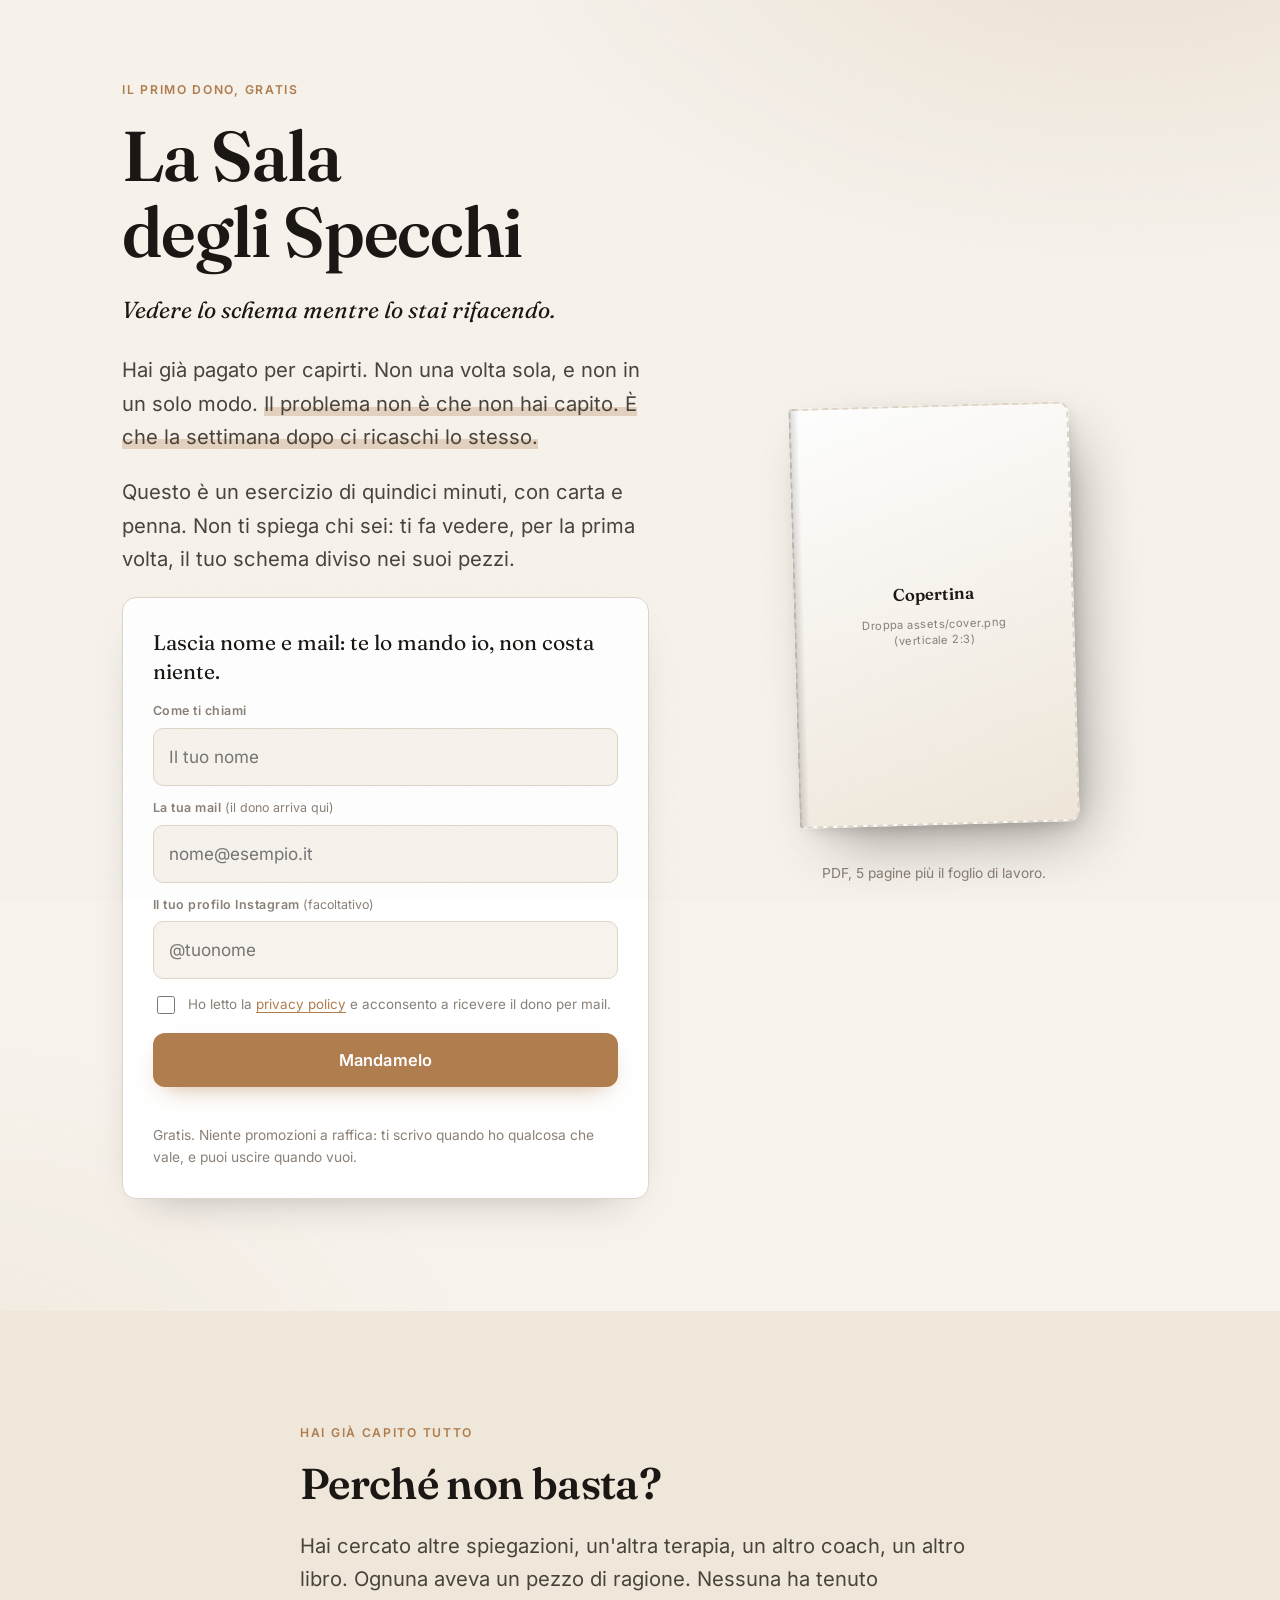
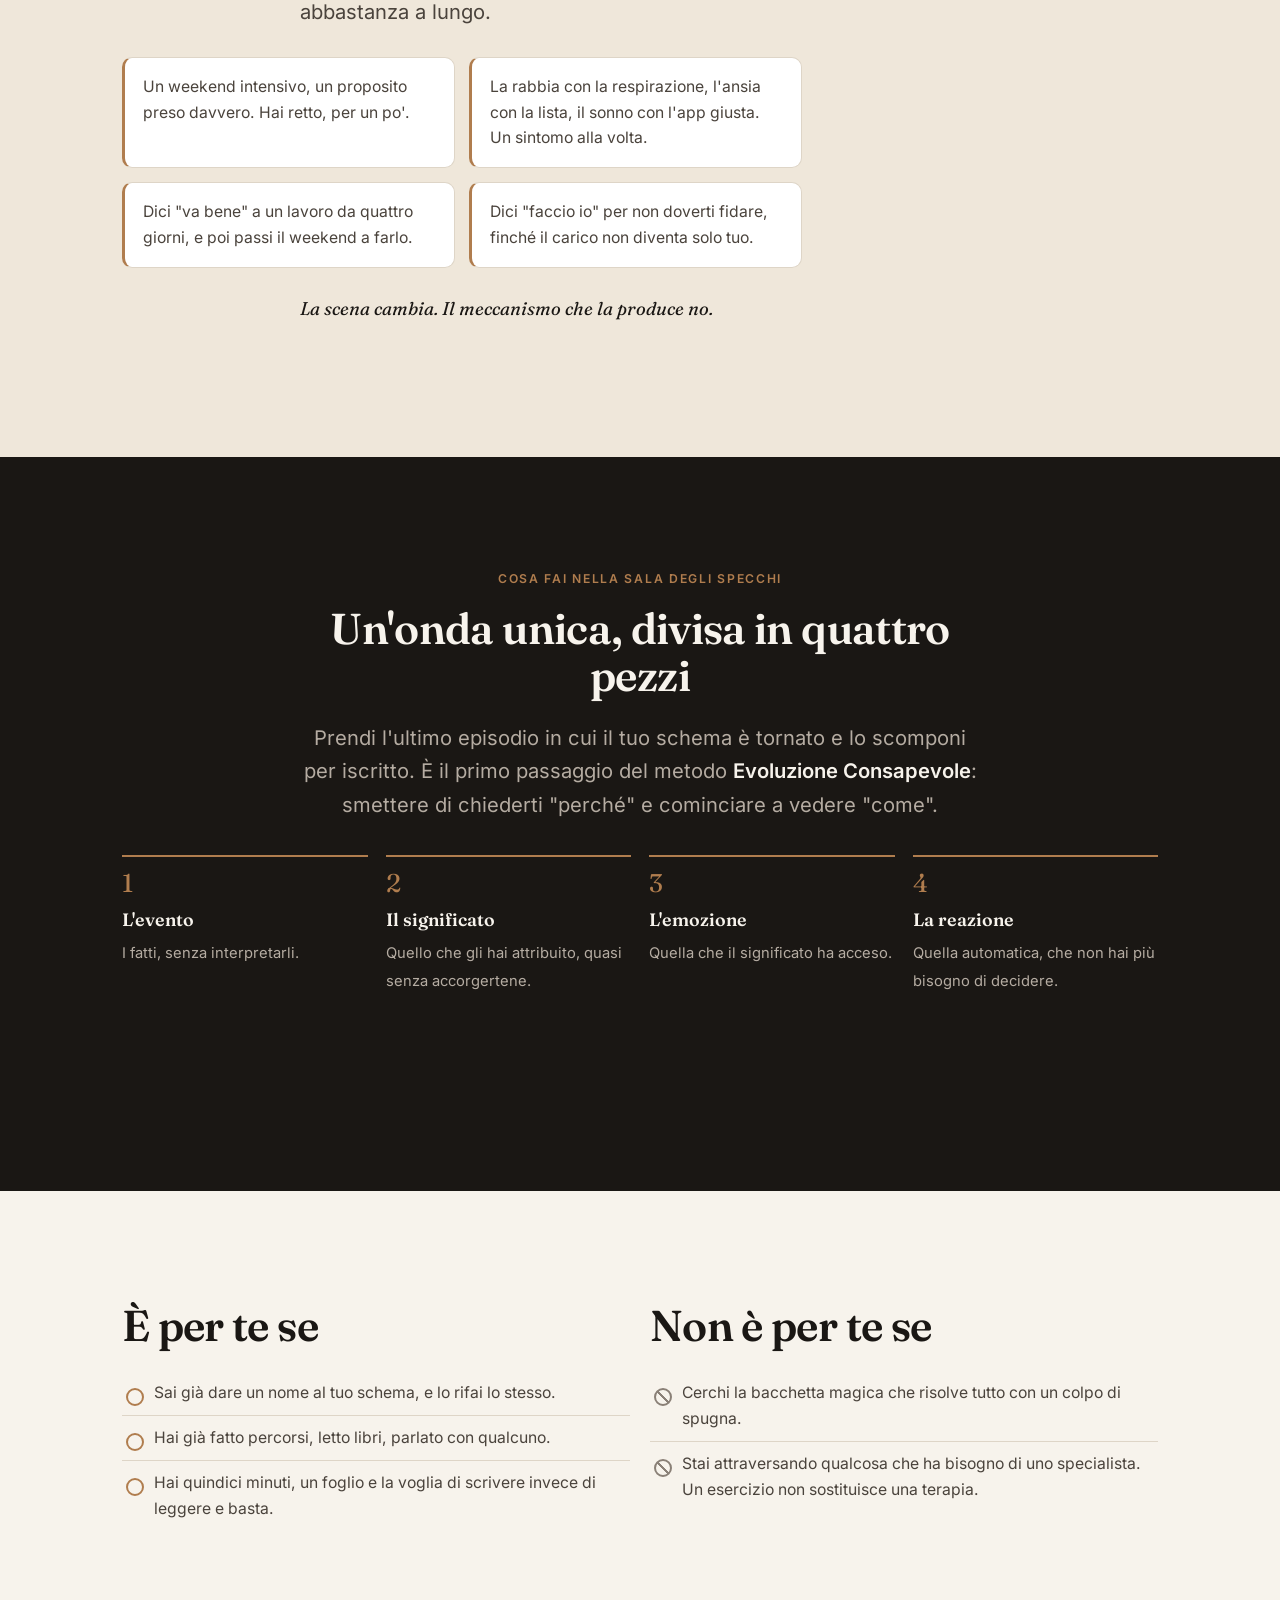
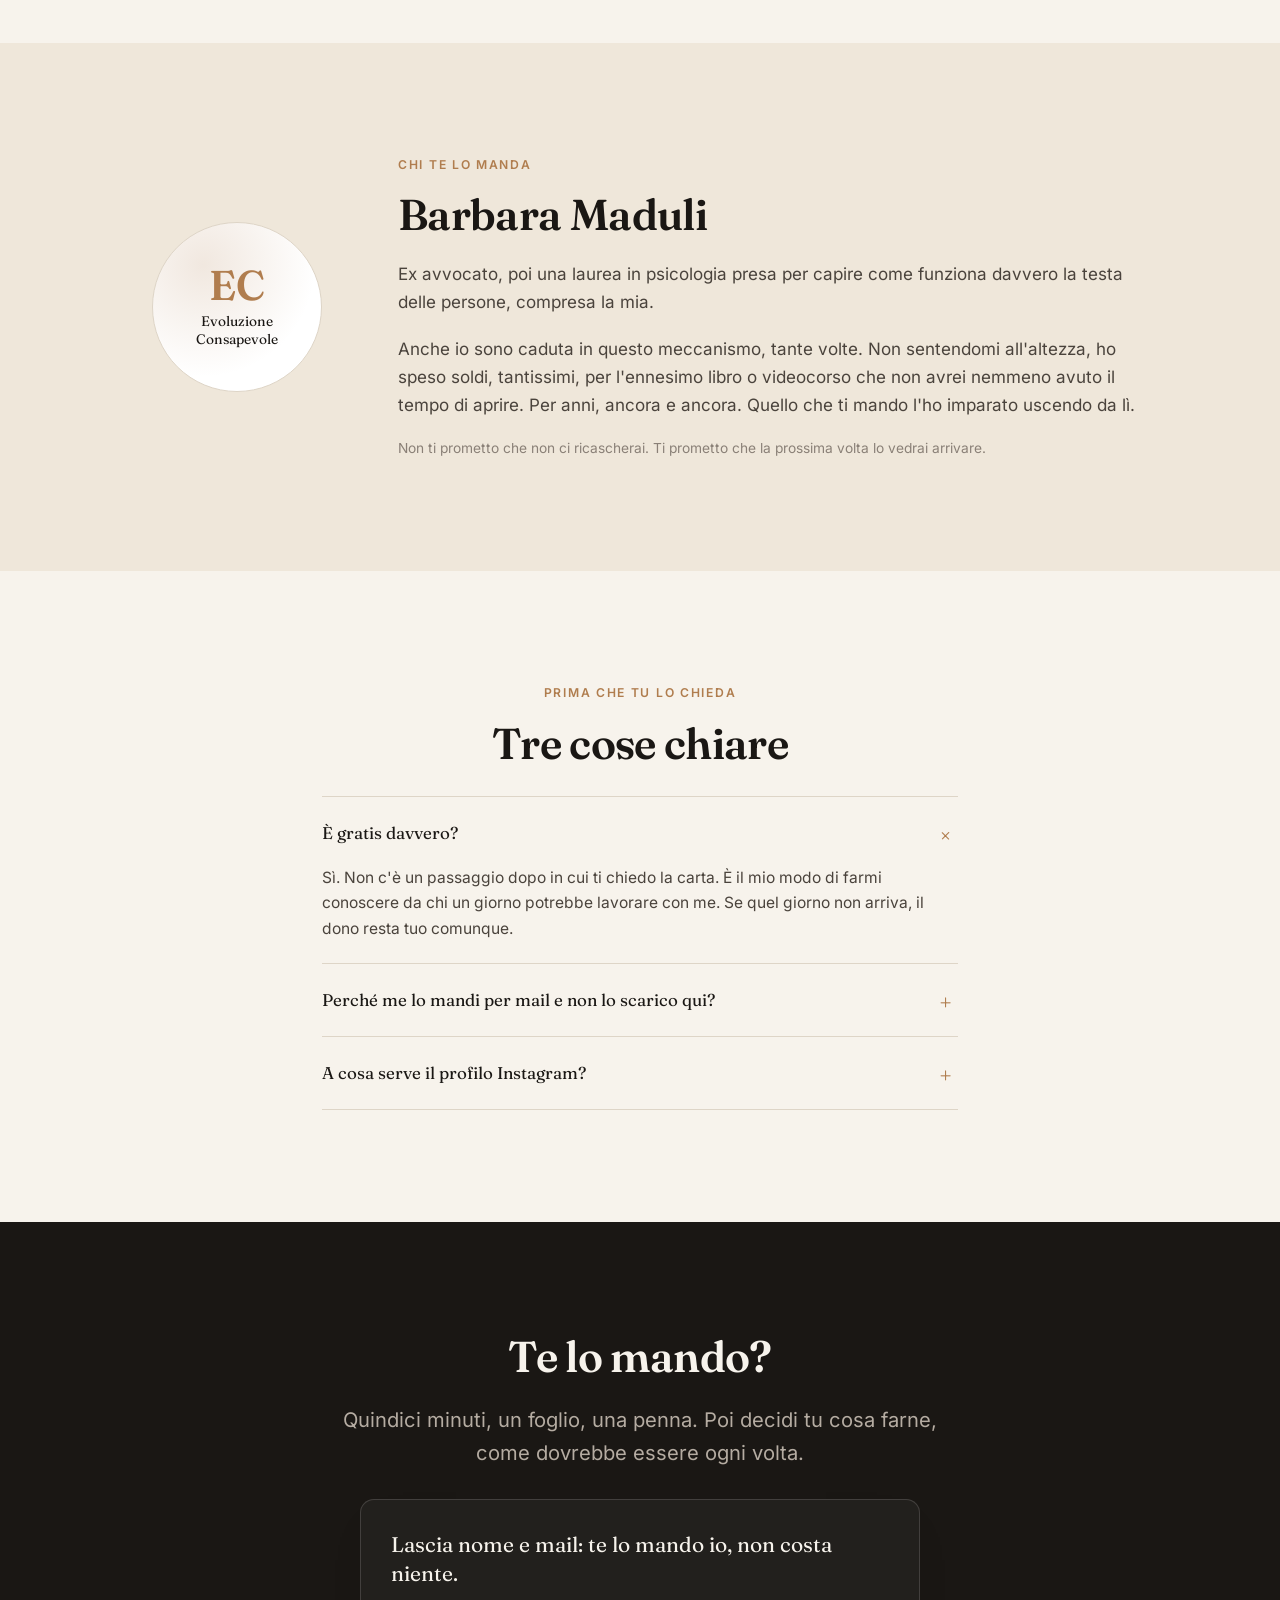
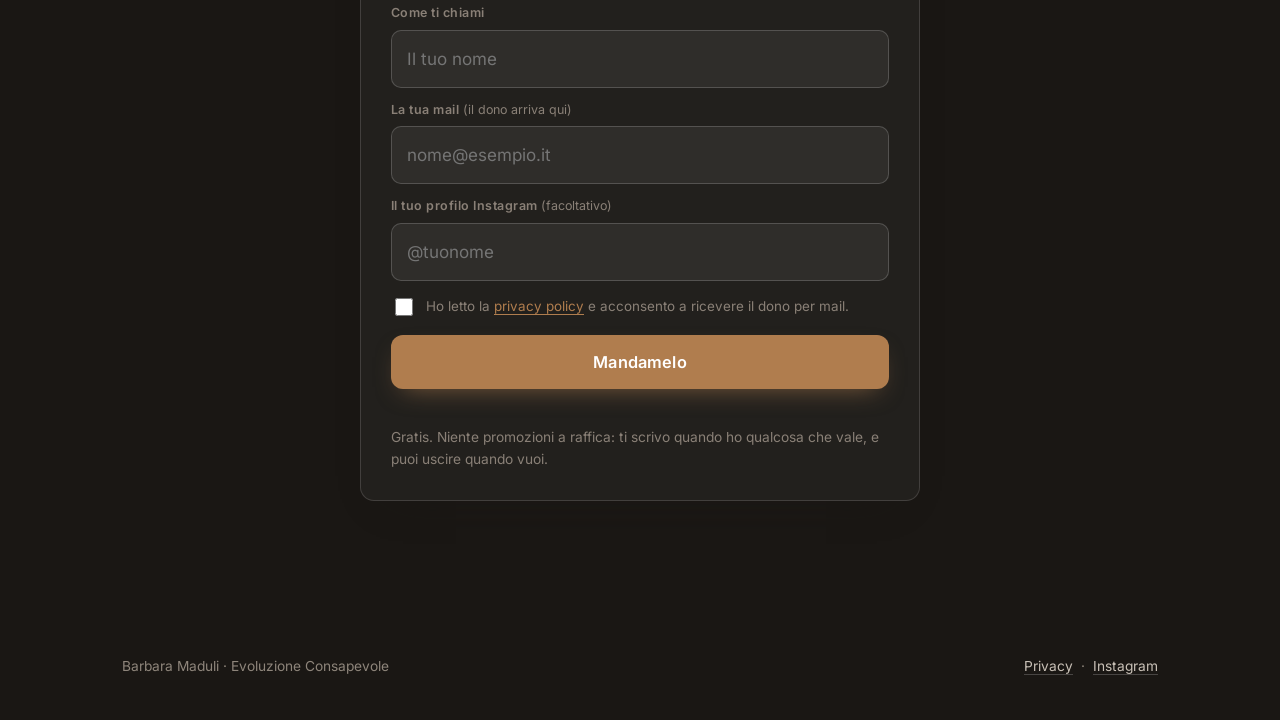
==== dono/index.html @ 03341416 "Landing La Sala degli Specchi su /dono Co-Authored-By: Claude Opus 5.5 <noreply@anthropic.com> Claud" ====
<!doctype html>
<html lang="it">
<head>
<meta charset="utf-8">
<meta name="viewport" content="width=device-width, initial-scale=1">
<title>La Sala degli Specchi | Barbara Maduli</title>
<meta name="description" content="Il primo dono di Barbara Maduli: un esercizio di 15 minuti per vedere il tuo schema diviso in quattro pezzi, invece che sentirlo come un'onda unica. Gratis, te lo manda lei per mail.">
<meta name="robots" content="index,follow">
<meta property="og:type" content="website">
<meta property="og:title" content="La Sala degli Specchi">
<meta property="og:description" content="Hai già capito tutto. Perché non basta? Il primo dono di Evoluzione Consapevole, gratis.">
<!-- SWAP: immagine di condivisione social 1200x630 -->
<meta property="og:image" content="assets/og.png">
<link rel="icon" href="data:image/svg+xml,%3Csvg xmlns='http://www.w3.org/2000/svg' viewBox='0 0 32 32'%3E%3Crect width='32' height='32' rx='8' fill='%231a1714'/%3E%3Cpath d='M9 8h9a5 5 0 0 1 0 10H9z' fill='none' stroke='%23b07d4e' stroke-width='2.4'/%3E%3Cpath d='M9 18h6l5 7' fill='none' stroke='%23b07d4e' stroke-width='2.4'/%3E%3C/svg%3E">
<link href="assets/fonts.css" rel="stylesheet">
<style>
/* ============================================================
   SWAP ZONE - stessi token della landing del libro, cosi le due
   pagine restano sorelle. Si cambiano qui e basta.
   ============================================================ */
:root{
  --paper:      #F7F3EC;
  --paper-2:    #FFFFFF;
  --paper-warm: #EFE7DA;
  --ink:        #1A1714;
  --ink-soft:   #4A433C;
  --muted:      #8A8077;
  --line:       #DED5C7;
  --accent:     #B07D4E;
  --accent-ink: #FFFFFF;

  --font-display: 'Fraunces', Georgia, serif;
  --font-body:    'Inter', system-ui, -apple-system, sans-serif;

  --radius: 14px;
  --maxw: 1080px;
  --ease: cubic-bezier(.22,1,.36,1);
}
/* Immagini da droppare in assets/ con QUESTI nomi:
   assets/cover.png -> copertina del lead magnet (verticale 2:3, ideale 1200x1800)
   assets/og.png    -> condivisione social 1200x630
   Finche mancano si vede il segnaposto tratteggiato. */

*{box-sizing:border-box}
html{-webkit-text-size-adjust:100%}
body{
  margin:0; background:var(--paper); color:var(--ink-soft);
  font-family:var(--font-body); font-size:17px; line-height:1.65;
  -webkit-font-smoothing:antialiased;
}
body::before{
  content:""; position:fixed; inset:0; pointer-events:none; z-index:9;
  opacity:.05; mix-blend-mode:multiply;
  background-image:url("data:image/svg+xml,%3Csvg xmlns='http://www.w3.org/2000/svg' width='160' height='160'%3E%3Cfilter id='n'%3E%3CfeTurbulence type='fractalNoise' baseFrequency='.8' numOctaves='3'/%3E%3C/filter%3E%3Crect width='160' height='160' filter='url(%23n)'/%3E%3C/svg%3E");
}
::selection{background:var(--accent); color:var(--accent-ink)}
img{max-width:100%; display:block}
a{color:inherit}
h1,h2,h3{font-family:var(--font-display); color:var(--ink); font-weight:600; line-height:1.08; margin:0 0 .5em; letter-spacing:-.015em}
h1{font-size:clamp(2.4rem,6.4vw,4.4rem)}
h2{font-size:clamp(1.8rem,4vw,2.7rem)}
h3{font-size:clamp(1.15rem,2.2vw,1.4rem); line-height:1.25}
p{margin:0 0 1.1em}
strong{color:var(--ink); font-weight:600}
.wrap{max-width:var(--maxw); margin:0 auto; padding:0 22px}
.narrow{max-width:680px; margin-left:auto; margin-right:auto}
section{padding:clamp(64px,9vw,112px) 0}
.alt{background:var(--paper-warm)}
.dark{background:var(--ink); color:#C9C1B7}
.dark h2,.dark h3{color:var(--paper)}
.eyebrow{font-size:.76rem; font-weight:600; letter-spacing:.14em; text-transform:uppercase; color:var(--accent); margin:0 0 1.1rem}
.lead{font-size:clamp(1.08rem,2vw,1.26rem); color:var(--ink-soft)}
.kicker{font-family:var(--font-display); font-style:italic; font-size:1.15rem; color:var(--ink)}
.mark-hl{
  background:linear-gradient(transparent 62%, color-mix(in srgb, var(--accent) 28%, transparent) 62%);
  -webkit-box-decoration-break:clone; box-decoration-break:clone;
}

/* HERO */
.hero{
  position:relative; overflow:hidden; padding-top:clamp(40px,7vw,80px);
  background:
    radial-gradient(900px 520px at 88% -8%, color-mix(in srgb, var(--accent) 16%, transparent), transparent 70%),
    radial-gradient(760px 520px at -5% 108%, color-mix(in srgb, var(--accent) 10%, transparent), transparent 72%),
    var(--paper);
}
.hero-grid{display:grid; gap:clamp(34px,5vw,60px); align-items:center}
@media (min-width:900px){ .hero-grid{grid-template-columns:1.08fr .92fr} }
.hero-copy h1{margin-bottom:.35em}
.hero-sub{font-family:var(--font-display); font-style:italic; font-size:clamp(1.1rem,2.3vw,1.45rem); color:var(--ink); margin:0 0 1.2em; line-height:1.35}
.hero-visual{order:-1}
@media (min-width:900px){ .hero-visual{order:0} }
.cover-stage{position:relative; display:flex; justify-content:center; padding:10px 0 24px}
.cover{
  position:relative; width:min(280px,66vw); aspect-ratio:2/3;
  border-radius:4px 10px 10px 4px;
  box-shadow:-1px 0 0 rgba(0,0,0,.08) inset, 18px 26px 60px -18px rgba(26,23,20,.45), 4px 6px 18px -8px rgba(26,23,20,.25);
  animation:float 6s ease-in-out infinite; transform:rotate(-1.6deg);
  background:var(--paper-2); overflow:hidden;
}
.cover img{width:100%; height:100%; object-fit:cover}
.cover::after{content:""; position:absolute; inset:0 auto 0 0; width:10px; background:linear-gradient(90deg, rgba(0,0,0,.16), rgba(0,0,0,0)); pointer-events:none}
@keyframes float{0%,100%{transform:translateY(0) rotate(-1.6deg)}50%{transform:translateY(-14px) rotate(-1.6deg)}}
@media (prefers-reduced-motion:reduce){ .cover{animation:none} }
.ph{
  position:absolute; inset:0; display:flex; flex-direction:column; gap:.5rem;
  align-items:center; justify-content:center; text-align:center; padding:18px;
  border:2px dashed var(--line); border-radius:inherit;
  background:linear-gradient(160deg, var(--paper-2), var(--paper-warm));
  color:var(--muted); font-size:.8rem; letter-spacing:.06em; text-transform:uppercase;
}
.ph b{display:block; font-family:var(--font-display); font-size:1.05rem; letter-spacing:0; text-transform:none; color:var(--ink)}
.ph span{font-size:.7rem; letter-spacing:.04em; text-transform:none; max-width:22ch; line-height:1.4}

/* FORM */
.form-card{
  background:var(--paper-2); border:1px solid var(--line); border-radius:var(--radius);
  padding:clamp(20px,3vw,30px); box-shadow:0 18px 44px -28px rgba(26,23,20,.4);
}
.dark .form-card{background:rgba(255,255,255,.04); border-color:rgba(255,255,255,.14)}
.form-promise{font-family:var(--font-display); font-size:clamp(1.08rem,2.1vw,1.32rem); color:var(--ink); margin:0 0 1rem; line-height:1.35}
.dark .form-promise{color:var(--paper)}
.field{margin:0 0 12px}
.field label{display:block; font-size:.78rem; font-weight:600; letter-spacing:.04em; color:var(--muted); margin:0 0 6px}
.field label em{font-style:normal; font-weight:400; letter-spacing:0}
.field input{
  width:100%; padding:14px 15px; font:inherit; color:var(--ink);
  background:var(--paper); border:1px solid var(--line); border-radius:10px;
  transition:border-color .25s var(--ease), box-shadow .25s var(--ease);
}
.dark .field input{background:rgba(255,255,255,.06); border-color:rgba(255,255,255,.18); color:var(--paper)}
.field input:focus{outline:none; border-color:var(--accent); box-shadow:0 0 0 3px color-mix(in srgb, var(--accent) 22%, transparent)}
.hp{position:absolute; left:-9999px; width:1px; height:1px; overflow:hidden} /* trappola antispam: invisibile alle persone */
.consent{display:flex; gap:10px; align-items:flex-start; font-size:.84rem; color:var(--muted); margin:14px 0 16px}
.consent input{margin-top:3px; width:18px; height:18px; accent-color:var(--accent); flex:0 0 auto}
.consent a{color:var(--accent); text-underline-offset:3px}
.btn{
  display:inline-flex; align-items:center; justify-content:center; gap:10px;
  width:100%; min-height:54px; padding:16px 26px; border:0; cursor:pointer;
  font:600 1.02rem/1 var(--font-body); letter-spacing:.01em; text-decoration:none;
  color:var(--accent-ink); background:var(--accent); border-radius:12px;
  box-shadow:0 10px 26px -12px color-mix(in srgb, var(--accent) 70%, transparent);
  transition:transform .22s var(--ease), box-shadow .22s var(--ease), filter .22s var(--ease);
}
@media (hover:hover){ .btn:hover{transform:translateY(-2px); filter:brightness(1.06)} }
.btn:disabled{opacity:.7; cursor:wait; transform:none}
.reassure{font-size:.86rem; color:var(--muted); margin:14px 0 0; line-height:1.55}
.err{color:#A6412F; font-size:.84rem; margin:8px 0 0; min-height:1.2em}

/* stato "inviato" */
.form-done{display:none; padding:6px 2px}
.is-done .form-fields{display:none}
.is-done .form-done{display:block}
.form-done h3{margin-bottom:.35em}
.form-done .to{font-size:.95rem; color:var(--ink-soft); margin:0 0 14px}
.form-done .to b{word-break:break-all}
.spam-box{
  border:1px solid var(--accent); border-left:4px solid var(--accent); border-radius:10px;
  background:color-mix(in srgb, var(--accent) 8%, var(--paper-2));
  padding:14px 16px; font-size:.93rem; color:var(--ink);
}
.dark .spam-box{background:rgba(255,255,255,.06); color:var(--paper)}
.spam-box p{margin:0 0 .5em}
.spam-box ul{margin:0; padding-left:1.1em}
.spam-box li{margin:.15em 0}
.form-done .again{font-size:.84rem; color:var(--muted); margin:12px 0 0}
.form-done .again button{background:none; border:0; padding:0; font:inherit; color:var(--accent); text-decoration:underline; text-underline-offset:3px; cursor:pointer}

/* BLOCCHI */
.scenes{list-style:none; padding:0; margin:0; display:grid; gap:14px}
@media (min-width:720px){ .scenes{grid-template-columns:1fr 1fr} }
.scenes li{background:var(--paper-2); border:1px solid var(--line); border-left:3px solid var(--accent); border-radius:10px; padding:16px 18px; font-size:.98rem}
.steps{list-style:none; padding:0; margin:34px 0 0; display:grid; gap:18px}
@media (min-width:860px){ .steps{grid-template-columns:repeat(4,1fr)} }
.steps li{border-top:2px solid var(--accent); padding-top:14px}
.steps .n{font-family:var(--font-display); font-size:1.6rem; color:var(--accent); line-height:1; display:block; margin-bottom:8px}
.steps b{display:block; font-family:var(--font-display); font-size:1.12rem; color:var(--paper); margin-bottom:4px}
.steps i{font-style:normal; font-size:.92rem; color:#B5ACA2}
.two{display:grid; gap:20px}
@media (min-width:760px){ .two{grid-template-columns:1fr 1fr} }
.fitlist{list-style:none; margin:0; padding:0}
.fitlist li{position:relative; padding:9px 0 9px 32px; border-bottom:1px solid var(--line); font-size:.98rem}
.fitlist li:last-child{border-bottom:0}
.fitlist li::before{content:""; position:absolute; left:4px; top:17px; width:14px; height:14px; border-radius:50%; border:2px solid var(--accent)}
.fitlist.no li::before{border-color:var(--muted); background:linear-gradient(45deg, transparent 44%, var(--muted) 44%, var(--muted) 56%, transparent 56%)}
.author{display:grid; gap:28px; align-items:center}
@media (min-width:820px){ .author{grid-template-columns:230px 1fr; gap:46px} }
.sigil{
  width:170px; aspect-ratio:1; margin:0 auto; border-radius:50%;
  display:grid; place-items:center; text-align:center; padding:22px; border:1px solid var(--line);
  background:radial-gradient(circle at 30% 25%, color-mix(in srgb, var(--accent) 18%, transparent), transparent 65%), var(--paper-2);
}
.sigil span{font-family:var(--font-display); font-size:.86rem; line-height:1.3; color:var(--ink)}
.sigil b{display:block; font-size:2.6rem; color:var(--accent); line-height:1; margin-bottom:6px}
.faq{border-top:1px solid var(--line)}
.faq details{border-bottom:1px solid var(--line); padding:4px 0}
.faq summary{cursor:pointer; list-style:none; padding:18px 36px 18px 0; position:relative; font-family:var(--font-display); font-size:1.06rem; color:var(--ink)}
.faq summary::-webkit-details-marker{display:none}
.faq summary::after{content:"+"; position:absolute; right:6px; top:15px; font-size:1.5rem; color:var(--accent); transition:transform .3s var(--ease)}
.faq details[open] summary::after{transform:rotate(45deg)}
.faq .a{padding:0 0 18px; font-size:.97rem; color:var(--ink-soft)}
.final{text-align:center}
.final .form-card{max-width:560px; margin:30px auto 0; text-align:left}
footer{background:var(--ink); color:#8E857B; font-size:.86rem; padding:42px 0}
footer a{color:#C9C1B7; text-decoration:none; border-bottom:1px solid rgba(255,255,255,.2)}
footer .fwrap{display:flex; flex-wrap:wrap; gap:12px 26px; justify-content:space-between; align-items:center}
.sticky{
  position:fixed; left:0; right:0; bottom:0; z-index:20; padding:10px 14px calc(10px + env(safe-area-inset-bottom));
  background:color-mix(in srgb, var(--paper) 92%, transparent); backdrop-filter:blur(10px);
  border-top:1px solid var(--line); transform:translateY(120%); transition:transform .4s var(--ease);
}
.sticky.show{transform:translateY(0)}
.sticky .btn{min-height:50px}
@media (min-width:900px){ .sticky{display:none} }
.rv{opacity:0; transform:translateY(22px); transition:opacity .7s var(--ease), transform .7s var(--ease)}
.rv.in{opacity:1; transform:none}
@media (prefers-reduced-motion:reduce){ .rv{opacity:1; transform:none; transition:none} }
</style>
</head>
<body>

<!-- Il form e definito una volta sola qui e clonato in hero e chiusura dallo script in fondo. -->
<template id="form-tpl">
  <form class="jsform" novalidate>
    <div class="form-fields">
      <div class="field">
        <label>Come ti chiami</label>
        <input name="nome" type="text" autocomplete="given-name" placeholder="Il tuo nome" required>
      </div>
      <div class="field">
        <label>La tua mail <em>(il dono arriva qui)</em></label>
        <input name="email" type="email" autocomplete="email" placeholder="nome@esempio.it" required>
      </div>
      <div class="field">
        <label>Il tuo profilo Instagram <em>(facoltativo)</em></label>
        <input name="instagram" type="text" autocomplete="off" placeholder="@tuonome">
      </div>
      <div class="hp" aria-hidden="true">
        <label>Lascia vuoto<input name="sito" type="text" tabindex="-1" autocomplete="off"></label>
      </div>
      <label class="consent">
        <input type="checkbox" name="consenso" required>
        <span>Ho letto la <a href="privacy.html">privacy policy</a> e acconsento a ricevere il dono per mail.</span>
      </label>
      <button class="btn" type="submit">Mandamelo</button>
      <p class="err" aria-live="polite"></p>
      <p class="reassure">Gratis. Niente promozioni a raffica: ti scrivo quando ho qualcosa che vale, e puoi uscire quando vuoi.</p>
    </div>
    <div class="form-done" aria-live="polite">
      <h3>Fatto, è partita.</h3>
      <p class="to">Ti ho appena scritto a <b class="to-mail"></b> con il link per scaricare <em>La Sala degli Specchi</em>.</p>
      <div class="spam-box">
        <p><strong>Non la vedi?</strong> Prima di riprovare, cercala bene. Le mail nuove spesso finiscono nel posto sbagliato:</p>
        <ul>
          <li>nella cartella <strong>Spam</strong> o <strong>Posta indesiderata</strong></li>
          <li>in Gmail, nelle schede <strong>Promozioni</strong>, <strong>Social</strong> o <strong>Aggiornamenti</strong></li>
          <li>cerca <strong>"Sala degli Specchi"</strong> nella barra di ricerca della posta</li>
        </ul>
        <p style="margin:.6em 0 0">Se la trovi lì, segnala "non è spam": così le prossime arrivano dritte.</p>
      </div>
      <p class="again">Hai sbagliato a scrivere la mail? <button type="button" class="redo">Correggila e rimandamela</button></p>
    </div>
  </form>
</template>

<!-- ======================= HERO ======================= -->
<section class="hero">
  <div class="wrap hero-grid">
    <div class="hero-copy">
      <p class="eyebrow">Il primo dono, gratis</p>
      <h1>La Sala<br>degli Specchi</h1>
      <p class="hero-sub">Vedere lo schema mentre lo stai rifacendo.</p>
      <p class="lead">Hai già pagato per capirti. Non una volta sola, e non in un solo modo. <span class="mark-hl">Il problema non è che non hai capito. È che la settimana dopo ci ricaschi lo stesso.</span></p>
      <p class="lead">Questo è un esercizio di quindici minuti, con carta e penna. Non ti spiega chi sei: ti fa vedere, per la prima volta, il tuo schema diviso nei suoi pezzi.</p>
      <div class="form-card" id="form-top">
        <p class="form-promise">Lascia nome e mail: te lo mando io, non costa niente.</p>
        <div class="slot"></div>
      </div>
    </div>
    <div class="hero-visual">
      <div class="cover-stage">
        <div class="cover">
          <img src="assets/cover.png" alt="Copertina de La Sala degli Specchi" onerror="this.remove()">
          <div class="ph"><b>Copertina</b><span>Droppa assets/cover.png (verticale 2:3)</span></div>
        </div>
      </div>
      <p class="reassure" style="text-align:center">PDF, 5 pagine più il foglio di lavoro.</p>
    </div>
  </div>
</section>

<!-- ======================= RICONOSCIMENTO ======================= -->
<section class="alt">
  <div class="wrap">
    <div class="narrow rv">
      <p class="eyebrow">Hai già capito tutto</p>
      <h2>Perché non basta?</h2>
      <p class="lead">Hai cercato altre spiegazioni, un'altra terapia, un altro coach, un altro libro. Ognuna aveva un pezzo di ragione. Nessuna ha tenuto abbastanza a lungo.</p>
    </div>
    <ul class="scenes narrow rv" style="margin-top:28px">
      <li>Un weekend intensivo, un proposito preso davvero. Hai retto, per un po'.</li>
      <li>La rabbia con la respirazione, l'ansia con la lista, il sonno con l'app giusta. Un sintomo alla volta.</li>
      <li>Dici "va bene" a un lavoro da quattro giorni, e poi passi il weekend a farlo.</li>
      <li>Dici "faccio io" per non doverti fidare, finché il carico non diventa solo tuo.</li>
    </ul>
    <p class="narrow kicker rv" style="margin-top:26px">La scena cambia. Il meccanismo che la produce no.</p>
  </div>
</section>

<!-- ======================= COSA FAI ======================= -->
<section class="dark">
  <div class="wrap">
    <div class="narrow rv" style="text-align:center">
      <p class="eyebrow">Cosa fai nella Sala degli Specchi</p>
      <h2>Un'onda unica, divisa in quattro pezzi</h2>
      <p class="lead" style="color:#B5ACA2">Prendi l'ultimo episodio in cui il tuo schema è tornato e lo scomponi per iscritto. È il primo passaggio del metodo <strong style="color:var(--paper)">Evoluzione Consapevole</strong>: smettere di chiederti "perché" e cominciare a vedere "come".</p>
    </div>
    <ol class="steps rv">
      <li><span class="n">1</span><b>L'evento</b><i>I fatti, senza interpretarli.</i></li>
      <li><span class="n">2</span><b>Il significato</b><i>Quello che gli hai attribuito, quasi senza accorgertene.</i></li>
      <li><span class="n">3</span><b>L'emozione</b><i>Quella che il significato ha acceso.</i></li>
      <li><span class="n">4</span><b>La reazione</b><i>Quella automatica, che non hai più bisogno di decidere.</i></li>
    </ol>
    <p class="narrow kicker rv" style="margin-top:34px; text-align:center; color:var(--paper)">Non ti libera dallo schema in una mossa. Ma per la prima volta lo vedi. Ed è tuo.</p>
  </div>
</section>

<!-- ======================= PER CHI ======================= -->
<section>
  <div class="wrap two">
    <div class="rv">
      <h2>È per te se</h2>
      <ul class="fitlist">
        <li>Sai già dare un nome al tuo schema, e lo rifai lo stesso.</li>
        <li>Hai già fatto percorsi, letto libri, parlato con qualcuno.</li>
        <li>Hai quindici minuti, un foglio e la voglia di scrivere invece di leggere e basta.</li>
      </ul>
    </div>
    <div class="rv">
      <h2>Non è per te se</h2>
      <ul class="fitlist no">
        <li>Cerchi la bacchetta magica che risolve tutto con un colpo di spugna.</li>
        <li>Stai attraversando qualcosa che ha bisogno di uno specialista. Un esercizio non sostituisce una terapia.</li>
      </ul>
    </div>
  </div>
</section>

<!-- ======================= CHI L'HA SCRITTO ======================= -->
<section class="alt">
  <div class="wrap author rv">
    <div class="sigil"><span><b>EC</b>Evoluzione<br>Consapevole</span></div>
    <div>
      <p class="eyebrow">Chi te lo manda</p>
      <h2>Barbara Maduli</h2>
      <p>Ex avvocato, poi una laurea in psicologia presa per capire come funziona davvero la testa delle persone, compresa la mia.</p>
      <p>Anche io sono caduta in questo meccanismo, tante volte. Non sentendomi all'altezza, ho speso soldi, tantissimi, per l'ennesimo libro o videocorso che non avrei nemmeno avuto il tempo di aprire. Per anni, ancora e ancora. Quello che ti mando l'ho imparato uscendo da lì.</p>
      <p class="reassure">Non ti prometto che non ci ricascherai. Ti prometto che la prossima volta lo vedrai arrivare.</p>
    </div>
  </div>
</section>

<!-- ======================= FAQ ======================= -->
<section>
  <div class="wrap narrow">
    <div class="rv" style="text-align:center">
      <p class="eyebrow">Prima che tu lo chieda</p>
      <h2>Tre cose chiare</h2>
    </div>
    <div class="faq rv" style="margin-top:28px">
      <details open>
        <summary>È gratis davvero?</summary>
        <div class="a">Sì. Non c'è un passaggio dopo in cui ti chiedo la carta. È il mio modo di farmi conoscere da chi un giorno potrebbe lavorare con me. Se quel giorno non arriva, il dono resta tuo comunque.</div>
      </details>
      <details>
        <summary>Perché me lo mandi per mail e non lo scarico qui?</summary>
        <div class="a">Perché così il dono ti arriva da me, con il mio nome: se hai una domanda, rispondi a quella mail e mi trovi. Il link arriva in un minuto. Se non lo vedi, guarda nello spam, in Promozioni o cerca "Sala degli Specchi" nella posta.</div>
      </details>
      <details>
        <summary>A cosa serve il profilo Instagram?</summary>
        <div class="a">A niente di obbligatorio. Se lo lasci, posso riconoscerti quando mi scrivi lì. Se preferisci di no, lascia il campo vuoto: il dono arriva lo stesso.</div>
      </details>
    </div>
  </div>
</section>

<!-- ======================= CHIUSURA ======================= -->
<section class="dark final">
  <div class="wrap narrow">
    <div class="rv">
      <h2>Te lo mando?</h2>
      <p class="lead" style="color:#B5ACA2">Quindici minuti, un foglio, una penna. Poi decidi tu cosa farne, come dovrebbe essere ogni volta.</p>
    </div>
    <div class="form-card rv" id="form-finale">
      <p class="form-promise">Lascia nome e mail: te lo mando io, non costa niente.</p>
      <div class="slot"></div>
    </div>
  </div>
</section>

<footer>
  <div class="wrap fwrap">
    <span>Barbara Maduli &middot; Evoluzione Consapevole</span>
    <span>
      <a href="privacy.html">Privacy</a> &nbsp;&middot;&nbsp;
      <a href="https://www.instagram.com/heartandmindit" rel="noopener" target="_blank">Instagram</a>
    </span>
  </div>
</footer>

<div class="sticky" id="sticky">
  <a class="btn" href="#form-finale">Mandami il dono</a>
</div>

<script src="assets/lenis.min.js"></script>
<script>
/* ---------- scroll liscio ---------- */
(function(){
  var reduce = window.matchMedia('(prefers-reduced-motion: reduce)').matches;
  if(window.Lenis && !reduce){
    var lenis = new Lenis({lerp:0.1, duration:1.3, smoothWheel:true});
    function raf(t){ lenis.raf(t); requestAnimationFrame(raf); }
    requestAnimationFrame(raf);
    document.querySelectorAll('a[href^="#"]').forEach(function(a){
      a.addEventListener('click', function(e){
        var el = document.querySelector(a.getAttribute('href'));
        if(el){ e.preventDefault(); lenis.scrollTo(el, {offset:-20}); }
      });
    });
  }
})();

/* ---------- reveal ---------- */
(function(){
  var items = document.querySelectorAll('.rv');
  if(!('IntersectionObserver' in window)){ items.forEach(function(i){i.classList.add('in')}); return; }
  var io = new IntersectionObserver(function(entries){
    entries.forEach(function(en, i){
      if(en.isIntersecting){ var el = en.target; setTimeout(function(){ el.classList.add('in'); }, i*90); io.unobserve(el); }
    });
  }, {rootMargin:'0px 0px -12% 0px', threshold:0.12});
  items.forEach(function(i){ io.observe(i); });
})();

/* ---------- barra CTA mobile ---------- */
(function(){
  var bar = document.getElementById('sticky'), hero = document.querySelector('.hero');
  if(!bar || !hero || !('IntersectionObserver' in window)) return;
  new IntersectionObserver(function(e){ bar.classList.toggle('show', !e[0].isIntersecting); }, {threshold:0}).observe(hero);
})();

/* ---------- form ----------
   Livello 2: il form manda i dati allo script Google di Barbara (apps_script.gs).
   Lo script scrive la riga nel Foglio e manda la mail col link al PDF.
   La pagina mostra "fatto" SOLO se lo script risponde ok:true.
   Il link al PDF NON sta in questa pagina: lo conosce solo lo script.          */
(function(){
  var ENDPOINT = 'https://script.google.com/macros/s/AKfycbxohKzpqq_vEE6e54Zcn-lMceLqBvXHGG2iqM0UkCO1-WRvMnbxpVfFgyZHdyVPR3pkUw/exec'; /* web app Apps Script v1 (11/10). Vuoto = modalita prova, non manda niente. */

  var tpl = document.getElementById('form-tpl');
  document.querySelectorAll('.slot').forEach(function(slot){
    slot.replaceWith(tpl.content.cloneNode(true));
  });

  var EMAIL_RE = /^[^\s@]+@[^\s@]+\.[a-z]{2,}$/i;

  document.querySelectorAll('.jsform').forEach(function(form){
    var err  = form.querySelector('.err');
    var card = form.closest('.form-card');
    var btn  = form.querySelector('.btn');

    form.querySelector('.redo').addEventListener('click', function(){
      card.classList.remove('is-done');
      btn.disabled = false; btn.textContent = 'Mandamelo';
      form.querySelector('input[name=email]').focus();
    });

    form.addEventListener('submit', function(e){
      e.preventDefault();
      err.textContent = '';
      var nome  = form.querySelector('input[name=nome]').value.trim();
      var email = form.querySelector('input[name=email]').value.trim();
      var ig    = form.querySelector('input[name=instagram]').value.trim().replace(/^@+/, '');
      var hp    = form.querySelector('input[name=sito]').value;
      var ok    = form.querySelector('input[name=consenso]').checked;

      if(nome.length < 2){ err.textContent = 'Manca il nome.'; return; }
      if(!EMAIL_RE.test(email)){ err.textContent = 'Controlla la mail: manca qualcosa.'; return; }
      if(ig && !/^[a-z0-9._]{1,30}$/i.test(ig)){ err.textContent = 'Il profilo Instagram ha caratteri strani: scrivilo come @nome, oppure lascialo vuoto.'; return; }
      if(!ok){ err.textContent = 'Serve la spunta sulla privacy, altrimenti non posso scriverti.'; return; }

      btn.disabled = true; btn.textContent = 'Te la sto mandando...';

      var done = function(){
        form.querySelector('.to-mail').textContent = email;
        card.classList.add('is-done');
      };
      var fail = function(msg){
        btn.disabled = false; btn.textContent = 'Mandamelo';
        err.textContent = msg || 'Qualcosa non ha funzionato. Riprova tra un minuto.';
      };

      if(!ENDPOINT){ setTimeout(done, 700); return; } /* modalita prova */

      /* text/plain evita il preflight CORS: Apps Script non lo gestisce. */
      fetch(ENDPOINT, {
        method:'POST',
        headers:{'Content-Type':'text/plain;charset=utf-8'},
        body: JSON.stringify({nome:nome, email:email, instagram:ig, sito:hp, consenso:ok, pagina:location.href})
      })
      .then(function(r){ return r.json(); })
      .then(function(res){
        if(res && res.ok){ done(); }
        else if(res && res.error === 'email'){ fail('Questa mail non sembra valida. Controlla come l\'hai scritta.'); }
        else { fail(); }
      })
      .catch(function(){ fail(); });
    });
  });
})();
</script>
</body>
</html>
---- dono/assets/fonts.css ----
/* latin-ext */
@font-face {
  font-family: 'Fraunces';
  font-style: italic;
  font-weight: 400;
  font-display: swap;
  src: url(fonts/fraunces-italic-latin-ext.woff2) format('woff2');
  unicode-range: U+0100-02BA, U+02BD-02C5, U+02C7-02CC, U+02CE-02D7, U+02DD-02FF, U+0304, U+0308, U+0329, U+1D00-1DBF, U+1E00-1E9F, U+1EF2-1EFF, U+2020, U+20A0-20AB, U+20AD-20C4, U+2113, U+2C60-2C7F, U+A720-A7FF;
}
/* latin */
@font-face {
  font-family: 'Fraunces';
  font-style: italic;
  font-weight: 400;
  font-display: swap;
  src: url(fonts/fraunces-italic-latin.woff2) format('woff2');
  unicode-range: U+0000-00FF, U+0131, U+0152-0153, U+02BB-02BC, U+02C6, U+02DA, U+02DC, U+0304, U+0308, U+0329, U+2000-206F, U+20AC, U+2122, U+2191, U+2193, U+2212, U+2215, U+FEFF, U+FFFD;
}
/* latin-ext */
@font-face {
  font-family: 'Fraunces';
  font-style: normal;
  font-weight: 400;
  font-display: swap;
  src: url(fonts/fraunces-normal-latin-ext.woff2) format('woff2');
  unicode-range: U+0100-02BA, U+02BD-02C5, U+02C7-02CC, U+02CE-02D7, U+02DD-02FF, U+0304, U+0308, U+0329, U+1D00-1DBF, U+1E00-1E9F, U+1EF2-1EFF, U+2020, U+20A0-20AB, U+20AD-20C4, U+2113, U+2C60-2C7F, U+A720-A7FF;
}
/* latin */
@font-face {
  font-family: 'Fraunces';
  font-style: normal;
  font-weight: 400;
  font-display: swap;
  src: url(fonts/fraunces-normal-latin.woff2) format('woff2');
  unicode-range: U+0000-00FF, U+0131, U+0152-0153, U+02BB-02BC, U+02C6, U+02DA, U+02DC, U+0304, U+0308, U+0329, U+2000-206F, U+20AC, U+2122, U+2191, U+2193, U+2212, U+2215, U+FEFF, U+FFFD;
}
/* latin-ext */
@font-face {
  font-family: 'Fraunces';
  font-style: normal;
  font-weight: 600;
  font-display: swap;
  src: url(fonts/fraunces-normal-latin-ext.woff2) format('woff2');
  unicode-range: U+0100-02BA, U+02BD-02C5, U+02C7-02CC, U+02CE-02D7, U+02DD-02FF, U+0304, U+0308, U+0329, U+1D00-1DBF, U+1E00-1E9F, U+1EF2-1EFF, U+2020, U+20A0-20AB, U+20AD-20C4, U+2113, U+2C60-2C7F, U+A720-A7FF;
}
/* latin */
@font-face {
  font-family: 'Fraunces';
  font-style: normal;
  font-weight: 600;
  font-display: swap;
  src: url(fonts/fraunces-normal-latin.woff2) format('woff2');
  unicode-range: U+0000-00FF, U+0131, U+0152-0153, U+02BB-02BC, U+02C6, U+02DA, U+02DC, U+0304, U+0308, U+0329, U+2000-206F, U+20AC, U+2122, U+2191, U+2193, U+2212, U+2215, U+FEFF, U+FFFD;
}
/* latin-ext */
@font-face {
  font-family: 'Inter';
  font-style: normal;
  font-weight: 400;
  font-display: swap;
  src: url(fonts/inter-normal-latin-ext.woff2) format('woff2');
  unicode-range: U+0100-02BA, U+02BD-02C5, U+02C7-02CC, U+02CE-02D7, U+02DD-02FF, U+0304, U+0308, U+0329, U+1D00-1DBF, U+1E00-1E9F, U+1EF2-1EFF, U+2020, U+20A0-20AB, U+20AD-20C4, U+2113, U+2C60-2C7F, U+A720-A7FF;
}
/* latin */
@font-face {
  font-family: 'Inter';
  font-style: normal;
  font-weight: 400;
  font-display: swap;
  src: url(fonts/inter-normal-latin.woff2) format('woff2');
  unicode-range: U+0000-00FF, U+0131, U+0152-0153, U+02BB-02BC, U+02C6, U+02DA, U+02DC, U+0304, U+0308, U+0329, U+2000-206F, U+20AC, U+2122, U+2191, U+2193, U+2212, U+2215, U+FEFF, U+FFFD;
}
/* latin-ext */
@font-face {
  font-family: 'Inter';
  font-style: normal;
  font-weight: 500;
  font-display: swap;
  src: url(fonts/inter-normal-latin-ext.woff2) format('woff2');
  unicode-range: U+0100-02BA, U+02BD-02C5, U+02C7-02CC, U+02CE-02D7, U+02DD-02FF, U+0304, U+0308, U+0329, U+1D00-1DBF, U+1E00-1E9F, U+1EF2-1EFF, U+2020, U+20A0-20AB, U+20AD-20C4, U+2113, U+2C60-2C7F, U+A720-A7FF;
}
/* latin */
@font-face {
  font-family: 'Inter';
  font-style: normal;
  font-weight: 500;
  font-display: swap;
  src: url(fonts/inter-normal-latin.woff2) format('woff2');
  unicode-range: U+0000-00FF, U+0131, U+0152-0153, U+02BB-02BC, U+02C6, U+02DA, U+02DC, U+0304, U+0308, U+0329, U+2000-206F, U+20AC, U+2122, U+2191, U+2193, U+2212, U+2215, U+FEFF, U+FFFD;
}
/* latin-ext */
@font-face {
  font-family: 'Inter';
  font-style: normal;
  font-weight: 600;
  font-display: swap;
  src: url(fonts/inter-normal-latin-ext.woff2) format('woff2');
  unicode-range: U+0100-02BA, U+02BD-02C5, U+02C7-02CC, U+02CE-02D7, U+02DD-02FF, U+0304, U+0308, U+0329, U+1D00-1DBF, U+1E00-1E9F, U+1EF2-1EFF, U+2020, U+20A0-20AB, U+20AD-20C4, U+2113, U+2C60-2C7F, U+A720-A7FF;
}
/* latin */
@font-face {
  font-family: 'Inter';
  font-style: normal;
  font-weight: 600;
  font-display: swap;
  src: url(fonts/inter-normal-latin.woff2) format('woff2');
  unicode-range: U+0000-00FF, U+0131, U+0152-0153, U+02BB-02BC, U+02C6, U+02DA, U+02DC, U+0304, U+0308, U+0329, U+2000-206F, U+20AC, U+2122, U+2191, U+2193, U+2212, U+2215, U+FEFF, U+FFFD;
}
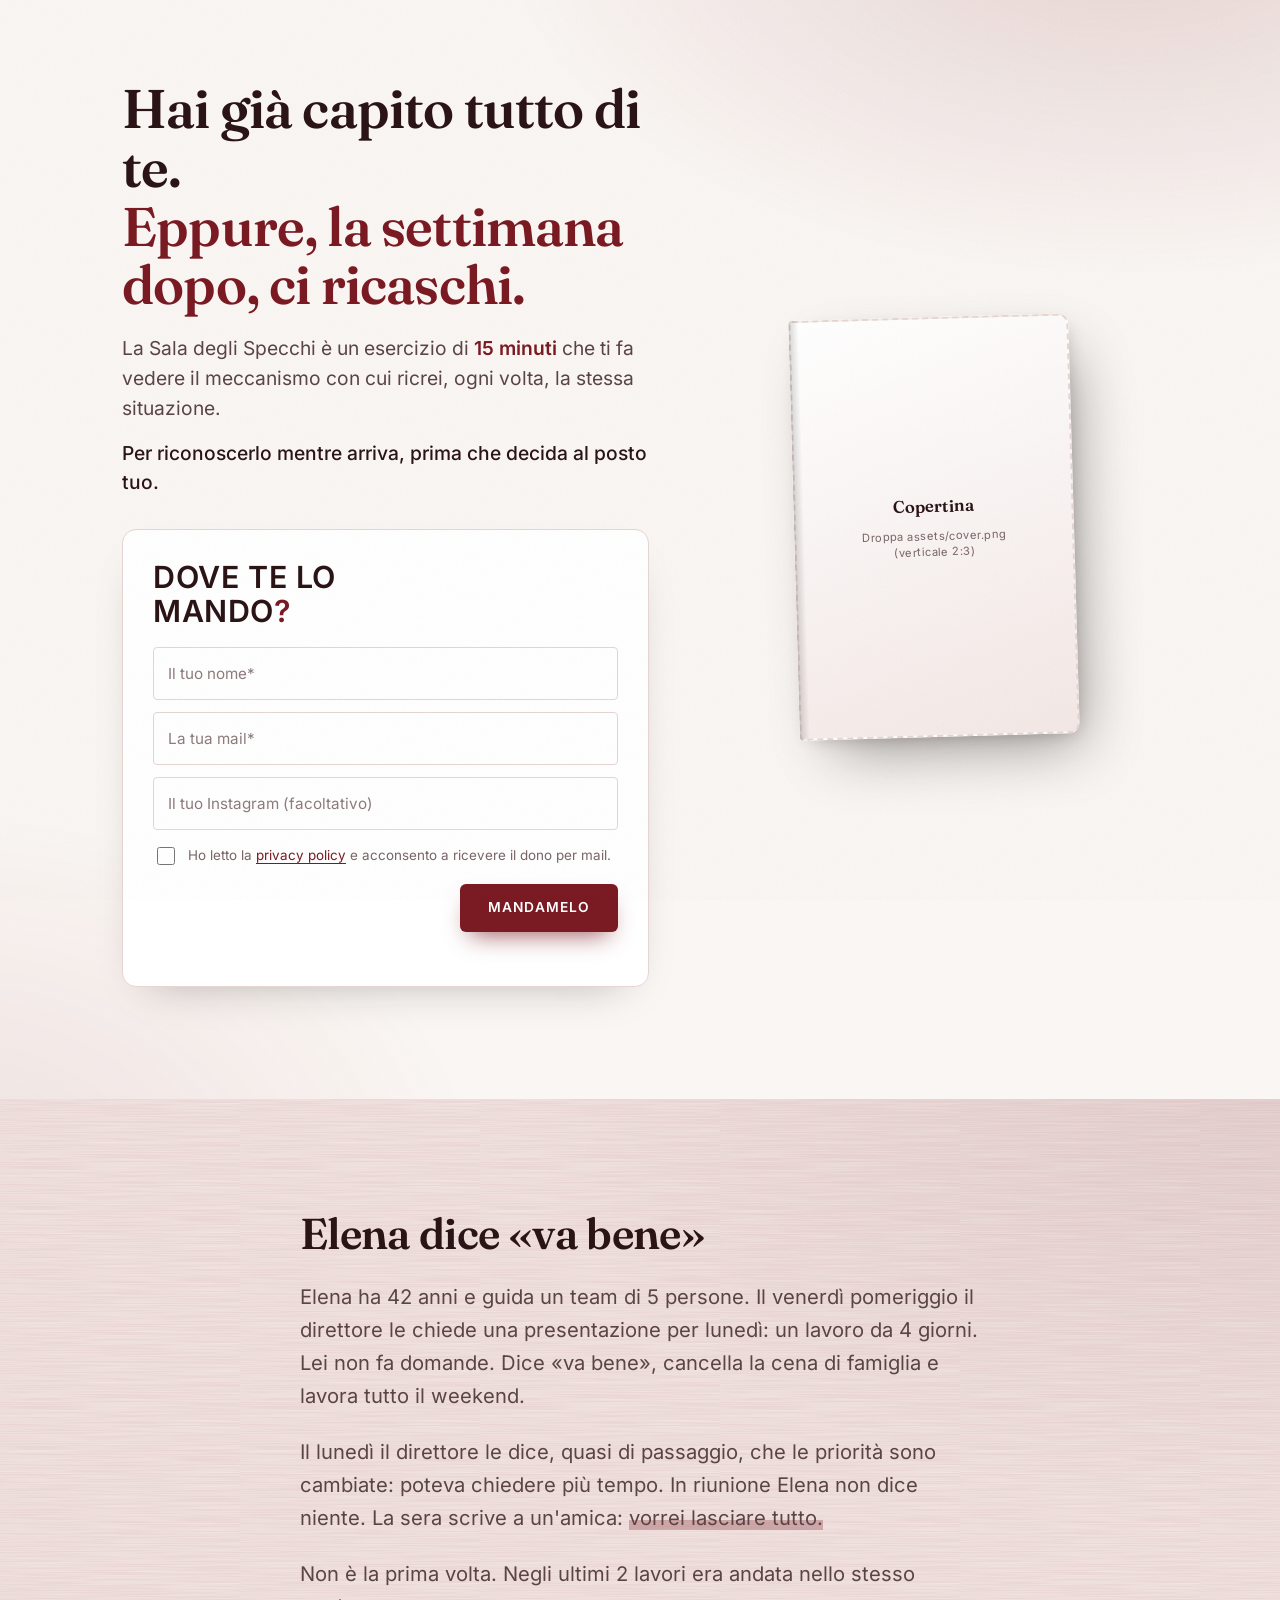
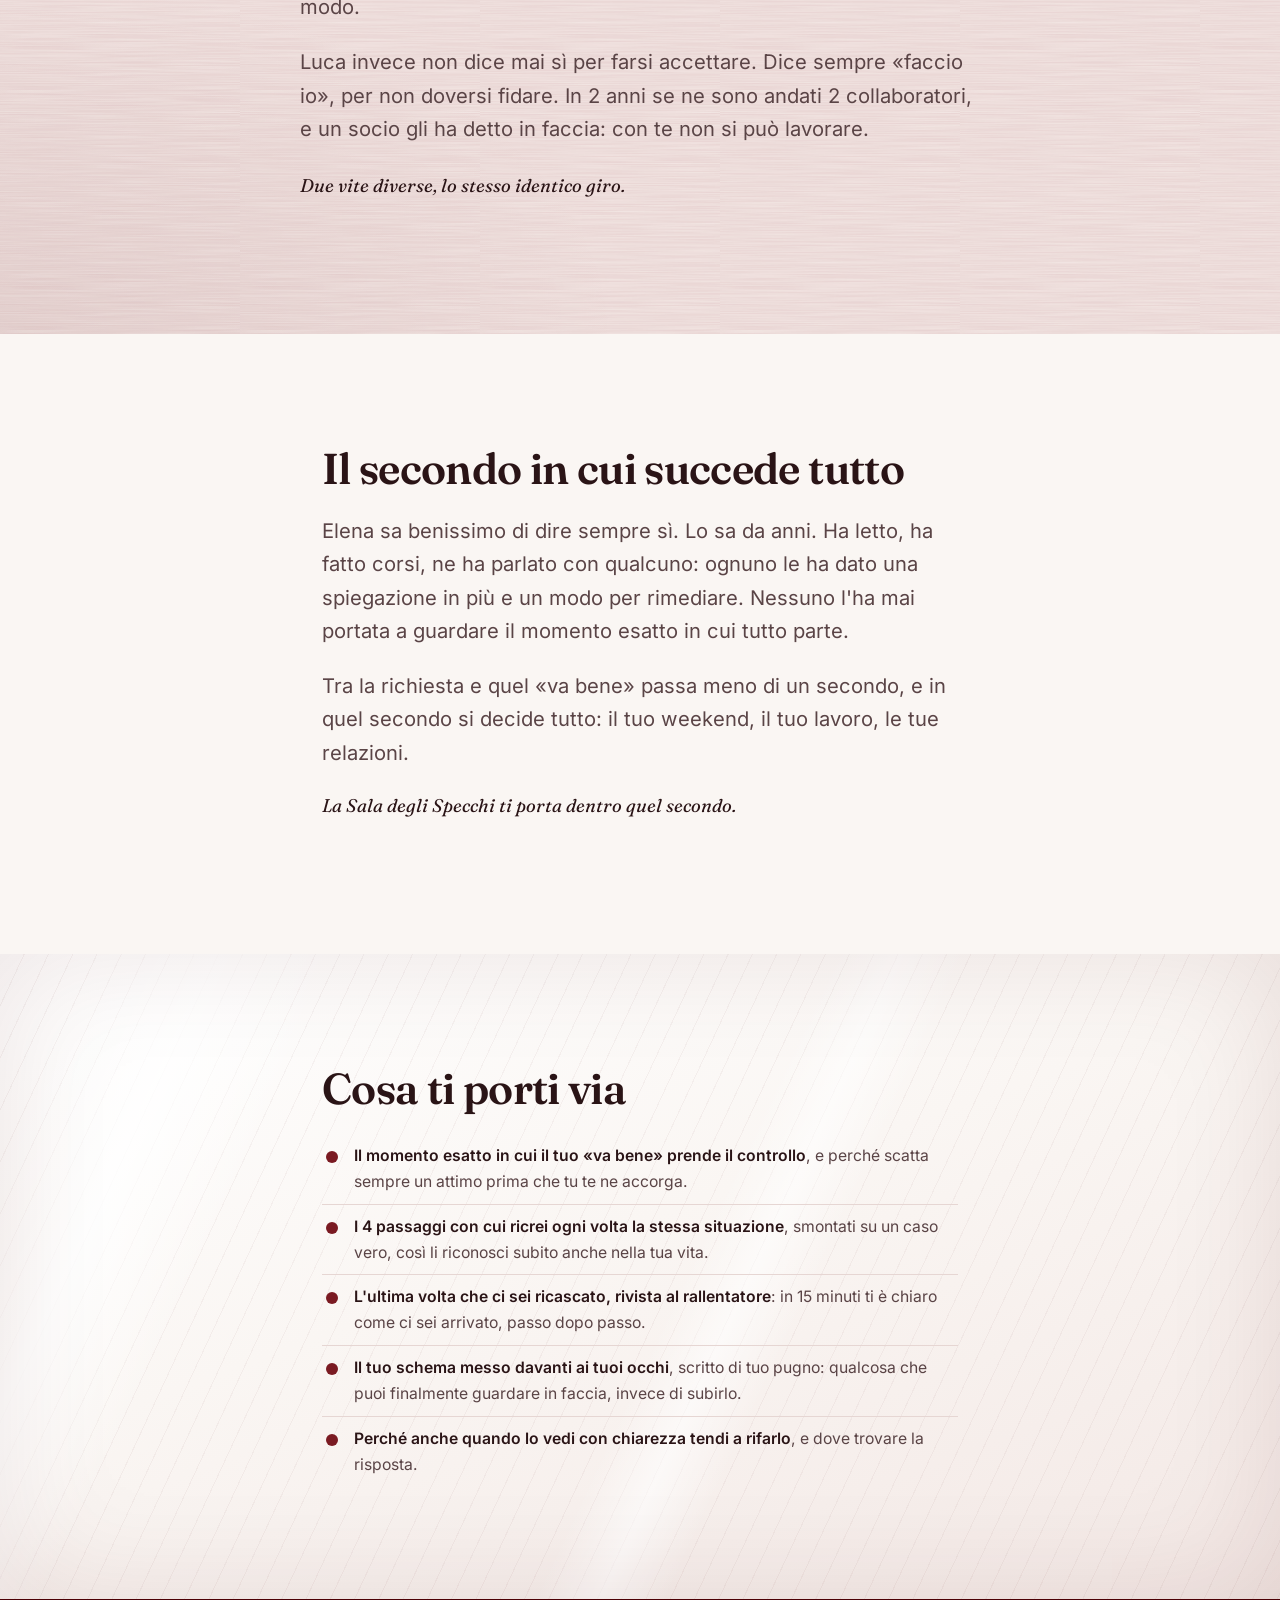
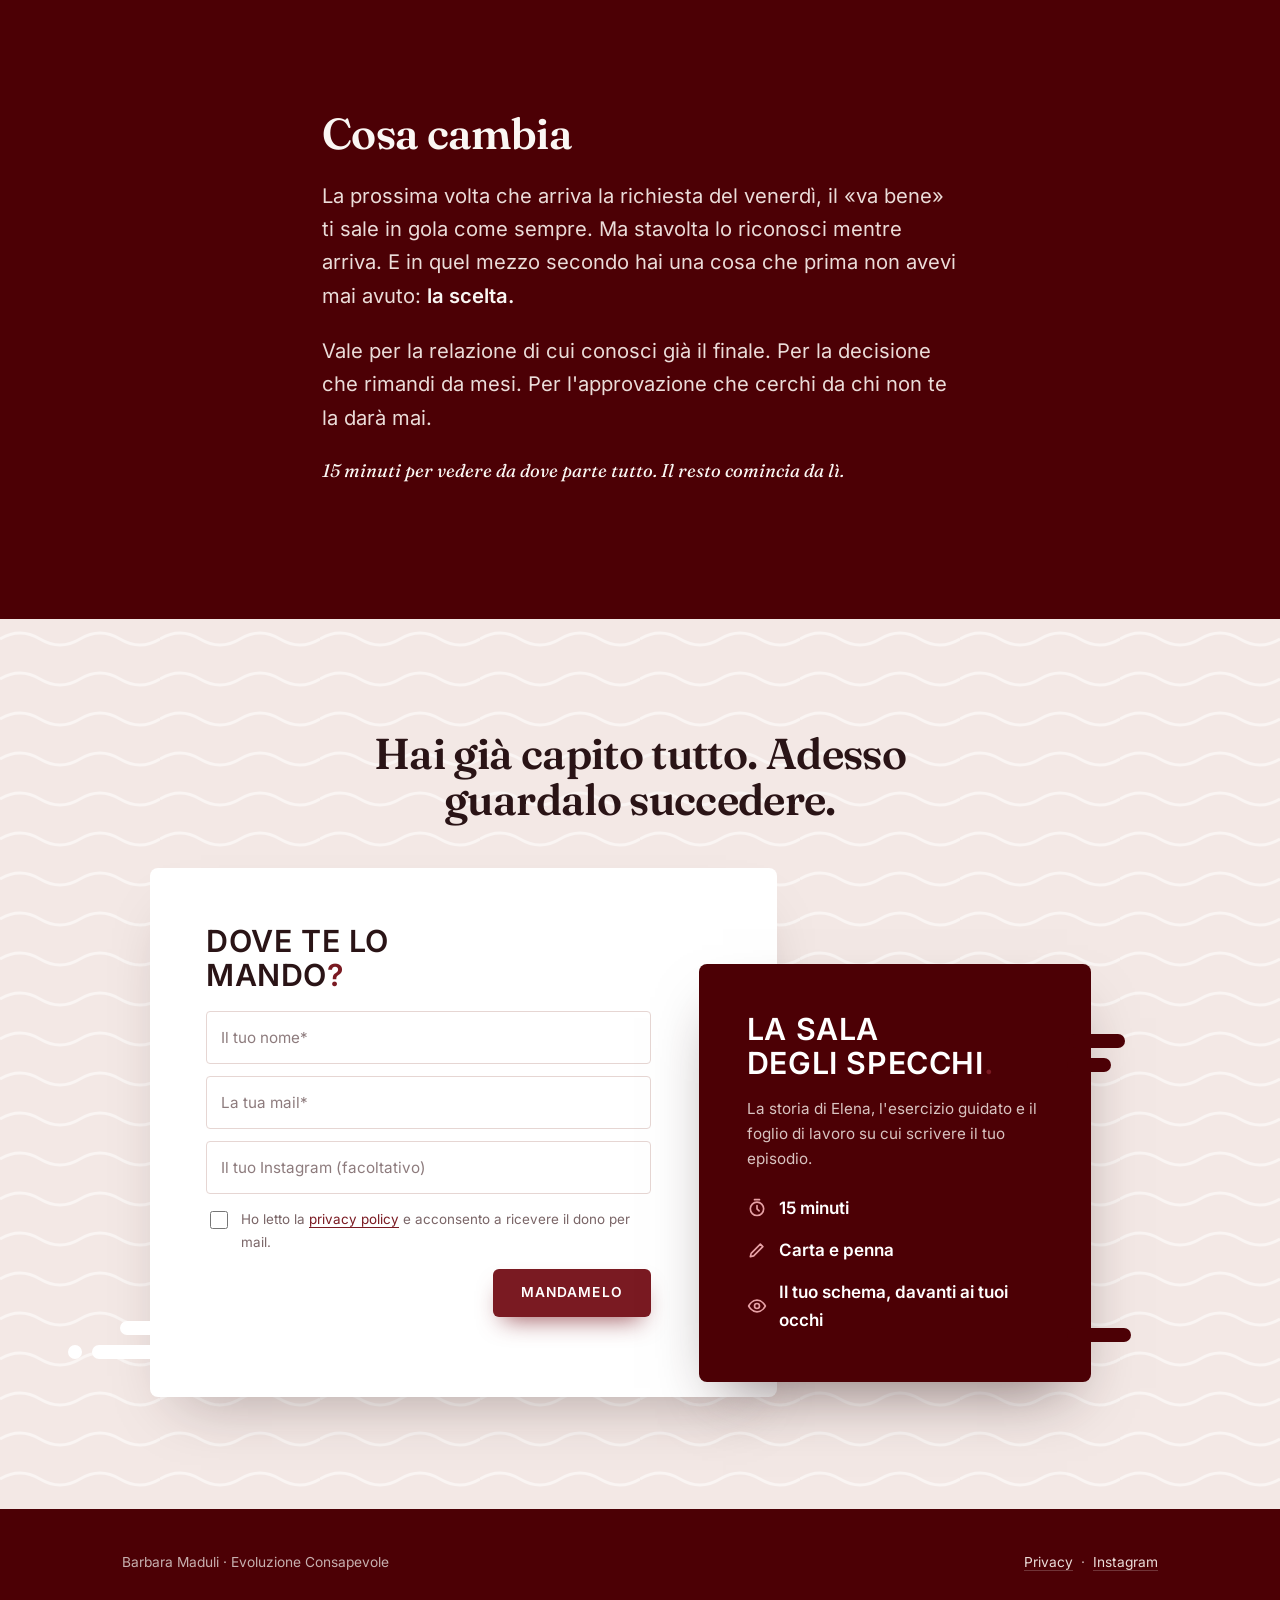
==== commit b1c73caa: "Landing: nuovo copy, palette dal logo, texture, form rifatti; privacy definitiva Co-Authored-By: Cla" ====
--- a/dono/index.html
+++ b/dono/index.html
@@ -4,14 +4,14 @@
 <meta charset="utf-8">
 <meta name="viewport" content="width=device-width, initial-scale=1">
 <title>La Sala degli Specchi | Barbara Maduli</title>
-<meta name="description" content="Il primo dono di Barbara Maduli: un esercizio di 15 minuti per vedere il tuo schema diviso in quattro pezzi, invece che sentirlo come un'onda unica. Gratis, te lo manda lei per mail.">
+<meta name="description" content="Hai già capito tutto di te. Eppure, la settimana dopo, ci ricaschi. Un esercizio di 15 minuti per vedere il meccanismo con cui ricrei ogni volta la stessa situazione.">
 <meta name="robots" content="index,follow">
 <meta property="og:type" content="website">
 <meta property="og:title" content="La Sala degli Specchi">
-<meta property="og:description" content="Hai già capito tutto. Perché non basta? Il primo dono di Evoluzione Consapevole, gratis.">
+<meta property="og:description" content="Hai già capito tutto di te. Eppure, la settimana dopo, ci ricaschi.">
 <!-- SWAP: immagine di condivisione social 1200x630 -->
 <meta property="og:image" content="assets/og.png">
-<link rel="icon" href="data:image/svg+xml,%3Csvg xmlns='http://www.w3.org/2000/svg' viewBox='0 0 32 32'%3E%3Crect width='32' height='32' rx='8' fill='%231a1714'/%3E%3Cpath d='M9 8h9a5 5 0 0 1 0 10H9z' fill='none' stroke='%23b07d4e' stroke-width='2.4'/%3E%3Cpath d='M9 18h6l5 7' fill='none' stroke='%23b07d4e' stroke-width='2.4'/%3E%3C/svg%3E">
+<link rel="icon" href="data:image/svg+xml,%3Csvg xmlns='http://www.w3.org/2000/svg' viewBox='0 0 32 32'%3E%3Crect width='32' height='32' rx='8' fill='%234c0005'/%3E%3Cpath d='M9 8h9a5 5 0 0 1 0 10H9z' fill='none' stroke='%23ffffff' stroke-width='2.4'/%3E%3Cpath d='M9 18h6l5 7' fill='none' stroke='%23ffffff' stroke-width='2.4'/%3E%3C/svg%3E">
 <link href="assets/fonts.css" rel="stylesheet">
 <style>
 /* ============================================================
@@ -19,14 +19,15 @@
    pagine restano sorelle. Si cambiano qui e basta.
    ============================================================ */
 :root{
-  --paper:      #F7F3EC;
+  --paper:      #FAF6F3;
   --paper-2:    #FFFFFF;
-  --paper-warm: #EFE7DA;
-  --ink:        #1A1714;
-  --ink-soft:   #4A433C;
-  --muted:      #8A8077;
-  --line:       #DED5C7;
-  --accent:     #B07D4E;
+  --paper-warm: #F3E8E5;
+  --ink:        #2A1416;
+  --ink-soft:   #5A4446;
+  --muted:      #7A6567;
+  --line:       #E6D6D3;
+  --accent:     #7A1A22;
+  --brand:      #4C0005; /* bordeaux del logo */
   --accent-ink: #FFFFFF;
 
   --font-display: 'Fraunces', Georgia, serif;
@@ -57,7 +58,8 @@
 img{max-width:100%; display:block}
 a{color:inherit}
 h1,h2,h3{font-family:var(--font-display); color:var(--ink); font-weight:600; line-height:1.08; margin:0 0 .5em; letter-spacing:-.015em}
-h1{font-size:clamp(2.4rem,6.4vw,4.4rem)}
+h1{font-size:clamp(2.1rem,5vw,3.4rem)}
+h1 .h1-2{color:var(--accent)}
 h2{font-size:clamp(1.8rem,4vw,2.7rem)}
 h3{font-size:clamp(1.15rem,2.2vw,1.4rem); line-height:1.25}
 p{margin:0 0 1.1em}
@@ -66,7 +68,35 @@
 .narrow{max-width:680px; margin-left:auto; margin-right:auto}
 section{padding:clamp(64px,9vw,112px) 0}
 .alt{background:var(--paper-warm)}
-.dark{background:var(--ink); color:#C9C1B7}
+/* texture carta: fibre fini + velatura bordeaux ai bordi */
+.tex{
+  position:relative; isolation:isolate;
+  background:
+    radial-gradient(1100px 600px at 100% 0%, color-mix(in srgb, var(--brand) 7%, transparent), transparent 70%),
+    radial-gradient(900px 520px at 0% 100%, color-mix(in srgb, var(--brand) 6%, transparent), transparent 70%),
+    var(--paper-warm);
+}
+.tex::before{
+  content:""; position:absolute; inset:0; z-index:-1; pointer-events:none; opacity:.55; mix-blend-mode:multiply;
+  background-image:url("data:image/svg+xml,%3Csvg xmlns='http://www.w3.org/2000/svg' width='240' height='240'%3E%3Cfilter id='f'%3E%3CfeTurbulence type='fractalNoise' baseFrequency='.012 .9' numOctaves='2' seed='7'/%3E%3CfeColorMatrix values='0 0 0 0 .30 0 0 0 0 .02 0 0 0 0 .04 0 0 0 .22 0'/%3E%3C/filter%3E%3Crect width='240' height='240' filter='url(%23f)'/%3E%3C/svg%3E");
+}
+/* texture "specchio": riflessi diagonali morbidi, come luce su vetro */
+.tex-specchio{
+  position:relative; isolation:isolate; overflow:hidden;
+  background:linear-gradient(160deg, #FFFFFF 0%, var(--paper) 45%, var(--paper-warm) 100%);
+}
+.tex-specchio::before{
+  content:""; position:absolute; inset:-20%; z-index:-1; pointer-events:none;
+  background:
+    linear-gradient(115deg, transparent 18%, rgba(255,255,255,.85) 24%, transparent 30%),
+    linear-gradient(115deg, transparent 52%, rgba(255,255,255,.6) 55%, transparent 58%),
+    repeating-linear-gradient(115deg, color-mix(in srgb, var(--brand) 4%, transparent) 0 1px, transparent 1px 22px);
+}
+.tex-specchio::after{
+  content:""; position:absolute; inset:0; z-index:-1; pointer-events:none;
+  box-shadow:inset 0 0 120px color-mix(in srgb, var(--brand) 10%, transparent);
+}
+.dark{background:var(--brand); color:#EBDCD9}
 .dark h2,.dark h3{color:var(--paper)}
 .eyebrow{font-size:.76rem; font-weight:600; letter-spacing:.14em; text-transform:uppercase; color:var(--accent); margin:0 0 1.1rem}
 .lead{font-size:clamp(1.08rem,2vw,1.26rem); color:var(--ink-soft)}
@@ -87,7 +117,9 @@
 .hero-grid{display:grid; gap:clamp(34px,5vw,60px); align-items:center}
 @media (min-width:900px){ .hero-grid{grid-template-columns:1.08fr .92fr} }
 .hero-copy h1{margin-bottom:.35em}
-.hero-sub{font-family:var(--font-display); font-style:italic; font-size:clamp(1.1rem,2.3vw,1.45rem); color:var(--ink); margin:0 0 1.2em; line-height:1.35}
+.hero-sub{font-family:var(--font-body); font-size:clamp(1.05rem,1.8vw,1.2rem); color:var(--ink-soft); margin:0 0 .8em; line-height:1.55; max-width:44ch}
+.hero-gain{color:var(--ink); font-weight:500; margin-bottom:1.6em}
+.hl{color:var(--accent); font-weight:700}
 .hero-visual{order:-1}
 @media (min-width:900px){ .hero-visual{order:0} }
 .cover-stage{position:relative; display:flex; justify-content:center; padding:10px 0 24px}
@@ -118,8 +150,45 @@
   padding:clamp(20px,3vw,30px); box-shadow:0 18px 44px -28px rgba(26,23,20,.4);
 }
 .dark .form-card{background:rgba(255,255,255,.04); border-color:rgba(255,255,255,.14)}
-.form-promise{font-family:var(--font-display); font-size:clamp(1.08rem,2.1vw,1.32rem); color:var(--ink); margin:0 0 1rem; line-height:1.35}
-.dark .form-promise{color:var(--paper)}
+.sr{position:absolute; width:1px; height:1px; overflow:hidden; clip:rect(0 0 0 0); white-space:nowrap}
+.form-title{font-family:var(--font-body); font-weight:800; text-transform:uppercase; letter-spacing:.02em; font-size:clamp(1.45rem,2.6vw,1.9rem); line-height:1.12; color:var(--ink); margin:0 0 1.2rem}
+.form-title .q,.side-card h3 .q{color:var(--accent)}
+.jsform .field{margin:0 0 12px}
+.jsform .field input{border-radius:4px; background:var(--paper-2); padding:13px 14px; font-size:.95rem}
+.jsform .field input::placeholder{color:var(--muted); opacity:.85}
+.jsform .btn{width:auto; margin-left:auto; display:flex; text-transform:uppercase; letter-spacing:.08em; font-weight:800; font-size:.86rem; min-height:48px; padding:14px 28px; border-radius:6px; box-shadow:0 12px 24px -10px color-mix(in srgb, var(--accent) 75%, transparent)}
+@media (max-width:560px){ .jsform .btn{width:100%} }
+/* chiusura: card bianca + card bordeaux sovrapposta */
+.waves{
+  background-color:var(--paper-warm);
+  background-image:url("data:image/svg+xml,%3Csvg xmlns='http://www.w3.org/2000/svg' width='160' height='40'%3E%3Cpath d='M0 20 Q20 8 40 20 T80 20 T120 20 T160 20' fill='none' stroke='%23ffffff' stroke-opacity='.55' stroke-width='3'/%3E%3C/svg%3E");
+  background-size:160px 40px;
+}
+.final h2{max-width:20ch; margin:0 auto}
+.combo{position:relative; display:flex; flex-direction:column; max-width:980px; margin:44px auto 0; text-align:left}
+.form-card.big{position:relative; border:0; border-radius:8px; padding:clamp(28px,5vw,56px); box-shadow:0 30px 60px -30px rgba(42,20,22,.35)}
+.side-card{position:relative; z-index:2; background:var(--brand); color:#EBDCD9; border-radius:8px; padding:clamp(28px,4vw,48px); margin:-18px 14px 0; box-shadow:0 30px 60px -24px rgba(42,20,22,.55)}
+.side-card h3{font-family:var(--font-body); font-weight:800; text-transform:uppercase; letter-spacing:.02em; font-size:clamp(1.45rem,2.6vw,1.9rem); line-height:1.12; color:#FFFFFF; margin:0 0 1rem}
+.side-card .q{color:#E7A1A6}
+.side-card p{font-size:.95rem; color:#D9C3C1; margin:0 0 1.4rem}
+.side-list{list-style:none; margin:0; padding:0; display:grid; gap:14px}
+.side-list li{display:flex; align-items:center; gap:12px; font-weight:600; color:#FFFFFF}
+.side-list svg{width:20px; height:20px; flex:0 0 auto; fill:none; stroke:#E7A1A6; stroke-width:2; stroke-linecap:round; stroke-linejoin:round}
+.pill{position:absolute; height:14px; border-radius:99px; pointer-events:none}
+.form-card.big .pill{background:#FFFFFF}
+.pw1{width:60px; left:-30px; bottom:62px}
+.pw2{width:84px; left:-58px; bottom:38px}
+.pw3{width:14px; left:-82px; bottom:38px}
+.side-card .pill{background:var(--brand)}
+.pd1{width:56px; right:-34px; top:70px}
+.pd2{width:44px; right:-20px; top:94px}
+.pd3{width:64px; right:-40px; bottom:40px}
+@media (max-width:899px){ .pill{display:none} }
+@media (min-width:900px){
+  .combo{flex-direction:row; align-items:flex-start}
+  .form-card.big{flex:0 0 64%; padding-right:calc(8% + 48px)}
+  .side-card{flex:0 0 40%; margin:96px 0 0 -8%}
+}
 .field{margin:0 0 12px}
 .field label{display:block; font-size:.78rem; font-weight:600; letter-spacing:.04em; color:var(--muted); margin:0 0 6px}
 .field label em{font-style:normal; font-weight:400; letter-spacing:0}
@@ -145,7 +214,7 @@
 @media (hover:hover){ .btn:hover{transform:translateY(-2px); filter:brightness(1.06)} }
 .btn:disabled{opacity:.7; cursor:wait; transform:none}
 .reassure{font-size:.86rem; color:var(--muted); margin:14px 0 0; line-height:1.55}
-.err{color:#A6412F; font-size:.84rem; margin:8px 0 0; min-height:1.2em}
+.err{color:#A3332B; font-size:.84rem; margin:8px 0 0; min-height:1.2em}
 
 /* stato "inviato" */
 .form-done{display:none; padding:6px 2px}
@@ -181,7 +250,7 @@
 .fitlist{list-style:none; margin:0; padding:0}
 .fitlist li{position:relative; padding:9px 0 9px 32px; border-bottom:1px solid var(--line); font-size:.98rem}
 .fitlist li:last-child{border-bottom:0}
-.fitlist li::before{content:""; position:absolute; left:4px; top:17px; width:14px; height:14px; border-radius:50%; border:2px solid var(--accent)}
+.fitlist li::before{content:""; position:absolute; left:4px; top:17px; width:12px; height:12px; border-radius:50%; background:var(--accent)}
 .fitlist.no li::before{border-color:var(--muted); background:linear-gradient(45deg, transparent 44%, var(--muted) 44%, var(--muted) 56%, transparent 56%)}
 .author{display:grid; gap:28px; align-items:center}
 @media (min-width:820px){ .author{grid-template-columns:230px 1fr; gap:46px} }
@@ -200,9 +269,9 @@
 .faq details[open] summary::after{transform:rotate(45deg)}
 .faq .a{padding:0 0 18px; font-size:.97rem; color:var(--ink-soft)}
 .final{text-align:center}
-.final .form-card{max-width:560px; margin:30px auto 0; text-align:left}
-footer{background:var(--ink); color:#8E857B; font-size:.86rem; padding:42px 0}
-footer a{color:#C9C1B7; text-decoration:none; border-bottom:1px solid rgba(255,255,255,.2)}
+
+footer{background:var(--brand); color:#C7AFAF; font-size:.86rem; padding:42px 0}
+footer a{color:#EBDCD9; text-decoration:none; border-bottom:1px solid rgba(255,255,255,.2)}
 footer .fwrap{display:flex; flex-wrap:wrap; gap:12px 26px; justify-content:space-between; align-items:center}
 .sticky{
   position:fixed; left:0; right:0; bottom:0; z-index:20; padding:10px 14px calc(10px + env(safe-area-inset-bottom));
@@ -224,16 +293,16 @@
   <form class="jsform" novalidate>
     <div class="form-fields">
       <div class="field">
-        <label>Come ti chiami</label>
-        <input name="nome" type="text" autocomplete="given-name" placeholder="Il tuo nome" required>
+        <label class="sr">Il tuo nome</label>
+        <input name="nome" type="text" autocomplete="given-name" placeholder="Il tuo nome*" required>
       </div>
       <div class="field">
-        <label>La tua mail <em>(il dono arriva qui)</em></label>
-        <input name="email" type="email" autocomplete="email" placeholder="nome@esempio.it" required>
+        <label class="sr">La tua mail</label>
+        <input name="email" type="email" autocomplete="email" placeholder="La tua mail*" required>
       </div>
       <div class="field">
-        <label>Il tuo profilo Instagram <em>(facoltativo)</em></label>
-        <input name="instagram" type="text" autocomplete="off" placeholder="@tuonome">
+        <label class="sr">Il tuo profilo Instagram, facoltativo</label>
+        <input name="instagram" type="text" autocomplete="off" placeholder="Il tuo Instagram (facoltativo)">
       </div>
       <div class="hp" aria-hidden="true">
         <label>Lascia vuoto<input name="sito" type="text" tabindex="-1" autocomplete="off"></label>
@@ -244,7 +313,6 @@
       </label>
       <button class="btn" type="submit">Mandamelo</button>
       <p class="err" aria-live="polite"></p>
-      <p class="reassure">Gratis. Niente promozioni a raffica: ti scrivo quando ho qualcosa che vale, e puoi uscire quando vuoi.</p>
     </div>
     <div class="form-done" aria-live="polite">
       <h3>Fatto, è partita.</h3>
@@ -267,13 +335,11 @@
 <section class="hero">
   <div class="wrap hero-grid">
     <div class="hero-copy">
-      <p class="eyebrow">Il primo dono, gratis</p>
-      <h1>La Sala<br>degli Specchi</h1>
-      <p class="hero-sub">Vedere lo schema mentre lo stai rifacendo.</p>
-      <p class="lead">Hai già pagato per capirti. Non una volta sola, e non in un solo modo. <span class="mark-hl">Il problema non è che non hai capito. È che la settimana dopo ci ricaschi lo stesso.</span></p>
-      <p class="lead">Questo è un esercizio di quindici minuti, con carta e penna. Non ti spiega chi sei: ti fa vedere, per la prima volta, il tuo schema diviso nei suoi pezzi.</p>
+      <h1>Hai già capito tutto di te.<br><span class="h1-2">Eppure, la settimana dopo, ci ricaschi.</span></h1>
+      <p class="hero-sub">La Sala degli Specchi è un esercizio di <strong class="hl">15 minuti</strong> che ti fa vedere il meccanismo con cui ricrei, ogni volta, la stessa situazione.</p>
+      <p class="hero-sub hero-gain">Per riconoscerlo mentre arriva, prima che decida al posto tuo.</p>
       <div class="form-card" id="form-top">
-        <p class="form-promise">Lascia nome e mail: te lo mando io, non costa niente.</p>
+        <h3 class="form-title">Dove te lo<br>mando<span class="q">?</span></h3>
         <div class="slot"></div>
       </div>
     </div>
@@ -284,116 +350,80 @@
           <div class="ph"><b>Copertina</b><span>Droppa assets/cover.png (verticale 2:3)</span></div>
         </div>
       </div>
-      <p class="reassure" style="text-align:center">PDF, 5 pagine più il foglio di lavoro.</p>
     </div>
   </div>
 </section>
 
-<!-- ======================= RICONOSCIMENTO ======================= -->
-<section class="alt">
+<!-- ======================= ELENA E LUCA ======================= -->
+<section class="alt tex">
   <div class="wrap">
     <div class="narrow rv">
-      <p class="eyebrow">Hai già capito tutto</p>
-      <h2>Perché non basta?</h2>
-      <p class="lead">Hai cercato altre spiegazioni, un'altra terapia, un altro coach, un altro libro. Ognuna aveva un pezzo di ragione. Nessuna ha tenuto abbastanza a lungo.</p>
-    </div>
-    <ul class="scenes narrow rv" style="margin-top:28px">
-      <li>Un weekend intensivo, un proposito preso davvero. Hai retto, per un po'.</li>
-      <li>La rabbia con la respirazione, l'ansia con la lista, il sonno con l'app giusta. Un sintomo alla volta.</li>
-      <li>Dici "va bene" a un lavoro da quattro giorni, e poi passi il weekend a farlo.</li>
-      <li>Dici "faccio io" per non doverti fidare, finché il carico non diventa solo tuo.</li>
+      <h2>Elena dice «va bene»</h2>
+      <p class="lead">Elena ha 42 anni e guida un team di 5 persone. Il venerdì pomeriggio il direttore le chiede una presentazione per lunedì: un lavoro da 4 giorni. Lei non fa domande. Dice «va bene», cancella la cena di famiglia e lavora tutto il weekend.</p>
+      <p class="lead">Il lunedì il direttore le dice, quasi di passaggio, che le priorità sono cambiate: poteva chiedere più tempo. In riunione Elena non dice niente. La sera scrive a un'amica: <span class="mark-hl">vorrei lasciare tutto.</span></p>
+      <p class="lead">Non è la prima volta. Negli ultimi 2 lavori era andata nello stesso modo.</p>
+      <p class="lead">Luca invece non dice mai sì per farsi accettare. Dice sempre «faccio io», per non doversi fidare. In 2 anni se ne sono andati 2 collaboratori, e un socio gli ha detto in faccia: con te non si può lavorare.</p>
+    </div>
+    <p class="narrow kicker rv" style="margin-top:26px">Due vite diverse, lo stesso identico giro.</p>
+  </div>
+</section>
+
+<!-- ======================= IL SECONDO ======================= -->
+<section>
+  <div class="wrap narrow rv">
+    <h2>Il secondo in cui succede tutto</h2>
+    <p class="lead">Elena sa benissimo di dire sempre sì. Lo sa da anni. Ha letto, ha fatto corsi, ne ha parlato con qualcuno: ognuno le ha dato una spiegazione in più e un modo per rimediare. Nessuno l'ha mai portata a guardare il momento esatto in cui tutto parte.</p>
+    <p class="lead">Tra la richiesta e quel «va bene» passa meno di un secondo, e in quel secondo si decide tutto: il tuo weekend, il tuo lavoro, le tue relazioni.</p>
+    <p class="kicker">La Sala degli Specchi ti porta dentro quel secondo.</p>
+  </div>
+</section>
+
+<!-- ======================= COSA TI PORTI VIA ======================= -->
+<section class="tex-specchio">
+  <div class="wrap narrow rv">
+    <h2>Cosa ti porti via</h2>
+    <ul class="fitlist">
+      <li><strong>Il momento esatto in cui il tuo «va bene» prende il controllo</strong>, e perché scatta sempre un attimo prima che tu te ne accorga.</li>
+      <li><strong>I 4 passaggi con cui ricrei ogni volta la stessa situazione</strong>, smontati su un caso vero, così li riconosci subito anche nella tua vita.</li>
+      <li><strong>L'ultima volta che ci sei ricascato, rivista al rallentatore</strong>: in 15 minuti ti è chiaro come ci sei arrivato, passo dopo passo.</li>
+      <li><strong>Il tuo schema messo davanti ai tuoi occhi</strong>, scritto di tuo pugno: qualcosa che puoi finalmente guardare in faccia, invece di subirlo.</li>
+      <li><strong>Perché anche quando lo vedi con chiarezza tendi a rifarlo</strong>, e dove trovare la risposta.</li>
     </ul>
-    <p class="narrow kicker rv" style="margin-top:26px">La scena cambia. Il meccanismo che la produce no.</p>
   </div>
 </section>
 
-<!-- ======================= COSA FAI ======================= -->
+<!-- ======================= COSA CAMBIA ======================= -->
 <section class="dark">
+  <div class="wrap narrow rv">
+    <h2>Cosa cambia</h2>
+    <p class="lead" style="color:#EBDCD9">La prossima volta che arriva la richiesta del venerdì, il «va bene» ti sale in gola come sempre. Ma stavolta lo riconosci mentre arriva. E in quel mezzo secondo hai una cosa che prima non avevi mai avuto: <strong style="color:var(--paper)">la scelta.</strong></p>
+    <p class="lead" style="color:#EBDCD9">Vale per la relazione di cui conosci già il finale. Per la decisione che rimandi da mesi. Per l'approvazione che cerchi da chi non te la darà mai.</p>
+    <p class="kicker" style="color:var(--paper)">15 minuti per vedere da dove parte tutto. Il resto comincia da lì.</p>
+  </div>
+</section>
+
+<!-- ======================= CHIUSURA ======================= -->
+<section class="final waves">
   <div class="wrap">
-    <div class="narrow rv" style="text-align:center">
-      <p class="eyebrow">Cosa fai nella Sala degli Specchi</p>
-      <h2>Un'onda unica, divisa in quattro pezzi</h2>
-      <p class="lead" style="color:#B5ACA2">Prendi l'ultimo episodio in cui il tuo schema è tornato e lo scomponi per iscritto. È il primo passaggio del metodo <strong style="color:var(--paper)">Evoluzione Consapevole</strong>: smettere di chiederti "perché" e cominciare a vedere "come".</p>
-    </div>
-    <ol class="steps rv">
-      <li><span class="n">1</span><b>L'evento</b><i>I fatti, senza interpretarli.</i></li>
-      <li><span class="n">2</span><b>Il significato</b><i>Quello che gli hai attribuito, quasi senza accorgertene.</i></li>
-      <li><span class="n">3</span><b>L'emozione</b><i>Quella che il significato ha acceso.</i></li>
-      <li><span class="n">4</span><b>La reazione</b><i>Quella automatica, che non hai più bisogno di decidere.</i></li>
-    </ol>
-    <p class="narrow kicker rv" style="margin-top:34px; text-align:center; color:var(--paper)">Non ti libera dallo schema in una mossa. Ma per la prima volta lo vedi. Ed è tuo.</p>
-  </div>
-</section>
-
-<!-- ======================= PER CHI ======================= -->
-<section>
-  <div class="wrap two">
     <div class="rv">
-      <h2>È per te se</h2>
-      <ul class="fitlist">
-        <li>Sai già dare un nome al tuo schema, e lo rifai lo stesso.</li>
-        <li>Hai già fatto percorsi, letto libri, parlato con qualcuno.</li>
-        <li>Hai quindici minuti, un foglio e la voglia di scrivere invece di leggere e basta.</li>
-      </ul>
-    </div>
-    <div class="rv">
-      <h2>Non è per te se</h2>
-      <ul class="fitlist no">
-        <li>Cerchi la bacchetta magica che risolve tutto con un colpo di spugna.</li>
-        <li>Stai attraversando qualcosa che ha bisogno di uno specialista. Un esercizio non sostituisce una terapia.</li>
-      </ul>
-    </div>
-  </div>
-</section>
-
-<!-- ======================= CHI L'HA SCRITTO ======================= -->
-<section class="alt">
-  <div class="wrap author rv">
-    <div class="sigil"><span><b>EC</b>Evoluzione<br>Consapevole</span></div>
-    <div>
-      <p class="eyebrow">Chi te lo manda</p>
-      <h2>Barbara Maduli</h2>
-      <p>Ex avvocato, poi una laurea in psicologia presa per capire come funziona davvero la testa delle persone, compresa la mia.</p>
-      <p>Anche io sono caduta in questo meccanismo, tante volte. Non sentendomi all'altezza, ho speso soldi, tantissimi, per l'ennesimo libro o videocorso che non avrei nemmeno avuto il tempo di aprire. Per anni, ancora e ancora. Quello che ti mando l'ho imparato uscendo da lì.</p>
-      <p class="reassure">Non ti prometto che non ci ricascherai. Ti prometto che la prossima volta lo vedrai arrivare.</p>
-    </div>
-  </div>
-</section>
-
-<!-- ======================= FAQ ======================= -->
-<section>
-  <div class="wrap narrow">
-    <div class="rv" style="text-align:center">
-      <p class="eyebrow">Prima che tu lo chieda</p>
-      <h2>Tre cose chiare</h2>
-    </div>
-    <div class="faq rv" style="margin-top:28px">
-      <details open>
-        <summary>È gratis davvero?</summary>
-        <div class="a">Sì. Non c'è un passaggio dopo in cui ti chiedo la carta. È il mio modo di farmi conoscere da chi un giorno potrebbe lavorare con me. Se quel giorno non arriva, il dono resta tuo comunque.</div>
-      </details>
-      <details>
-        <summary>Perché me lo mandi per mail e non lo scarico qui?</summary>
-        <div class="a">Perché così il dono ti arriva da me, con il mio nome: se hai una domanda, rispondi a quella mail e mi trovi. Il link arriva in un minuto. Se non lo vedi, guarda nello spam, in Promozioni o cerca "Sala degli Specchi" nella posta.</div>
-      </details>
-      <details>
-        <summary>A cosa serve il profilo Instagram?</summary>
-        <div class="a">A niente di obbligatorio. Se lo lasci, posso riconoscerti quando mi scrivi lì. Se preferisci di no, lascia il campo vuoto: il dono arriva lo stesso.</div>
-      </details>
-    </div>
-  </div>
-</section>
-
-<!-- ======================= CHIUSURA ======================= -->
-<section class="dark final">
-  <div class="wrap narrow">
-    <div class="rv">
-      <h2>Te lo mando?</h2>
-      <p class="lead" style="color:#B5ACA2">Quindici minuti, un foglio, una penna. Poi decidi tu cosa farne, come dovrebbe essere ogni volta.</p>
-    </div>
-    <div class="form-card rv" id="form-finale">
-      <p class="form-promise">Lascia nome e mail: te lo mando io, non costa niente.</p>
-      <div class="slot"></div>
+      <h2>Hai già capito tutto. Adesso guardalo succedere.</h2>
+    </div>
+    <div class="combo rv">
+      <div class="form-card big" id="form-finale">
+        <span class="pill pw1" aria-hidden="true"></span><span class="pill pw2" aria-hidden="true"></span><span class="pill pw3" aria-hidden="true"></span>
+        <h3 class="form-title">Dove te lo<br>mando<span class="q">?</span></h3>
+        <div class="slot"></div>
+      </div>
+      <aside class="side-card">
+        <span class="pill pd1" aria-hidden="true"></span><span class="pill pd2" aria-hidden="true"></span><span class="pill pd3" aria-hidden="true"></span>
+        <h3>La Sala<br>degli Specchi<span class="q">.</span></h3>
+        <p>La storia di Elena, l'esercizio guidato e il foglio di lavoro su cui scrivere il tuo episodio.</p>
+        <ul class="side-list">
+          <li><svg viewBox="0 0 24 24" aria-hidden="true"><circle cx="12" cy="13" r="8"/><path d="M12 9v4l2.5 2.5M9 2h6"/></svg>15 minuti</li>
+          <li><svg viewBox="0 0 24 24" aria-hidden="true"><path d="M4 20l4-1 11-11-3-3L5 16l-1 4z"/></svg>Carta e penna</li>
+          <li><svg viewBox="0 0 24 24" aria-hidden="true"><path d="M2 12s3.6-7 10-7 10 7 10 7-3.6 7-10 7S2 12 2 12z"/><circle cx="12" cy="12" r="3"/></svg>Il tuo schema, davanti ai tuoi occhi</li>
+        </ul>
+      </aside>
     </div>
   </div>
 </section>
@@ -409,7 +439,7 @@
 </footer>
 
 <div class="sticky" id="sticky">
-  <a class="btn" href="#form-finale">Mandami il dono</a>
+  <a class="btn" href="#form-finale">Mandamelo</a>
 </div>
 
 <script src="assets/lenis.min.js"></script>
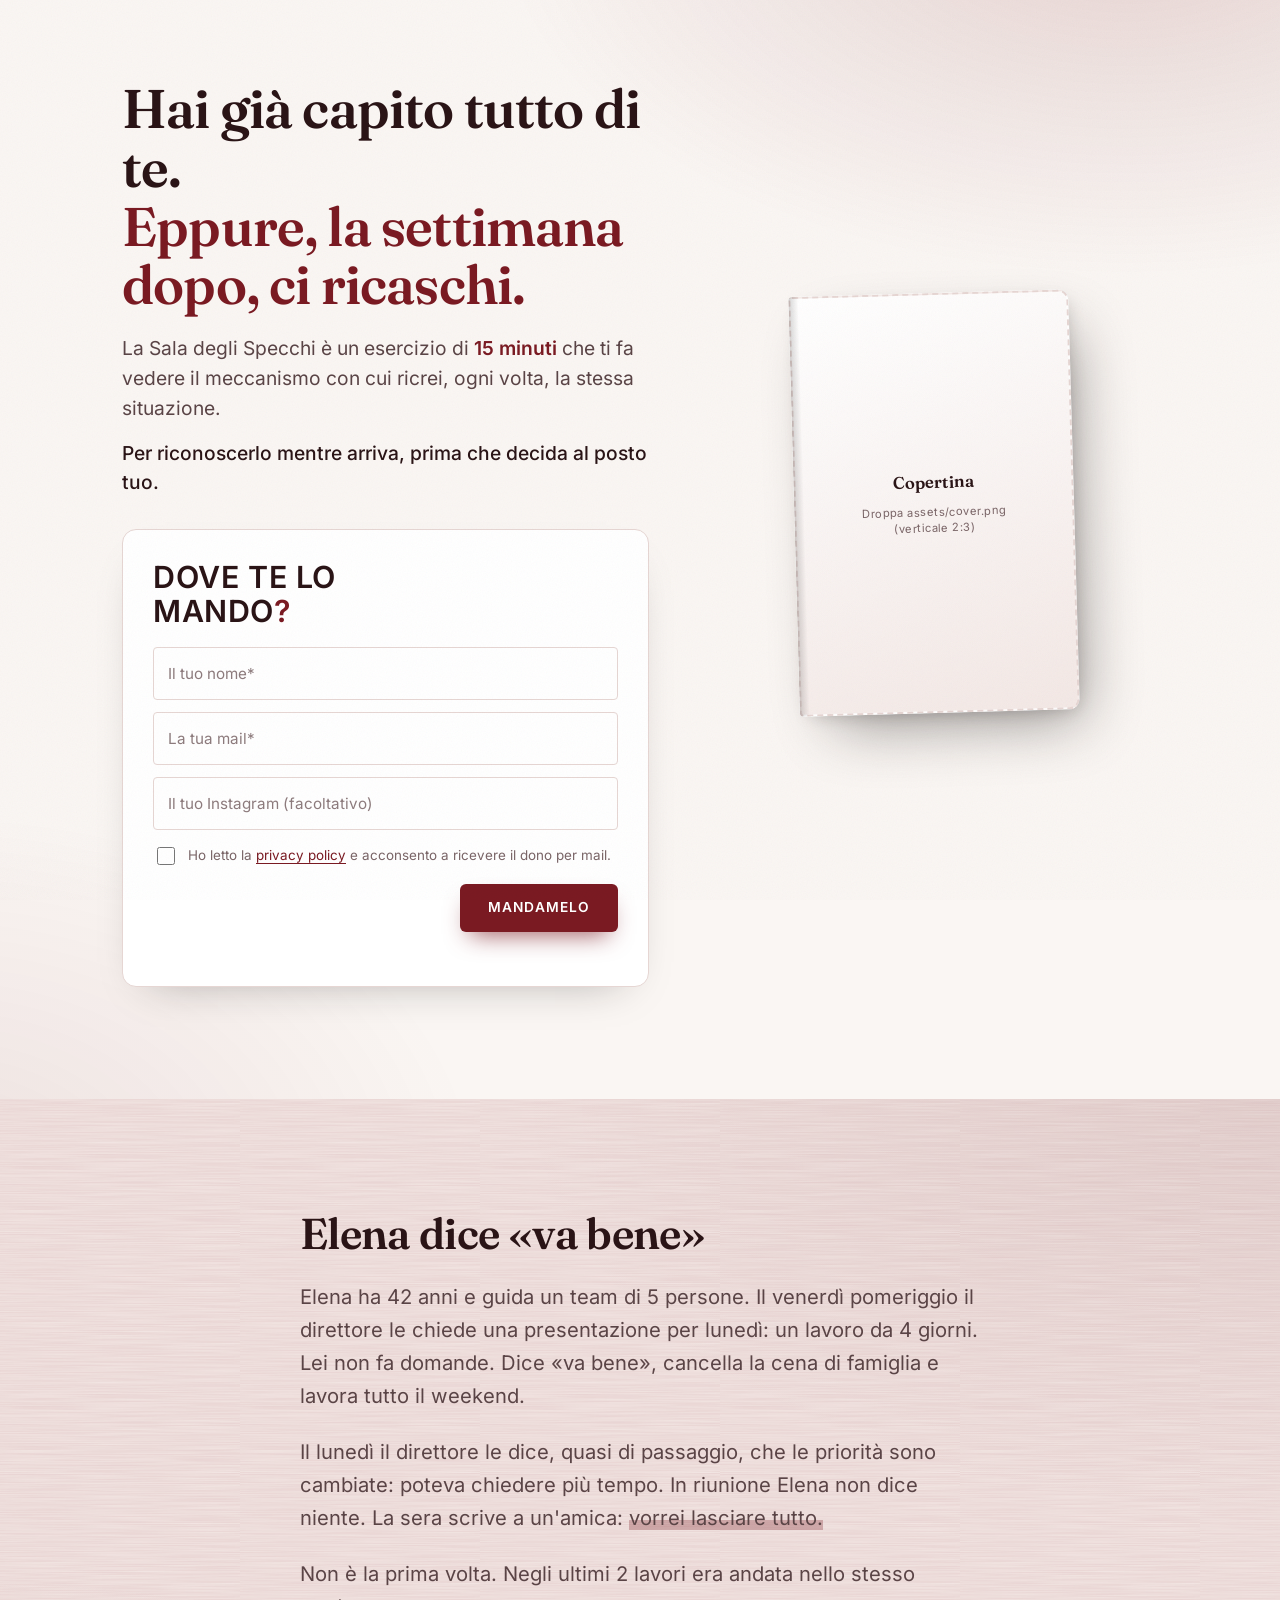
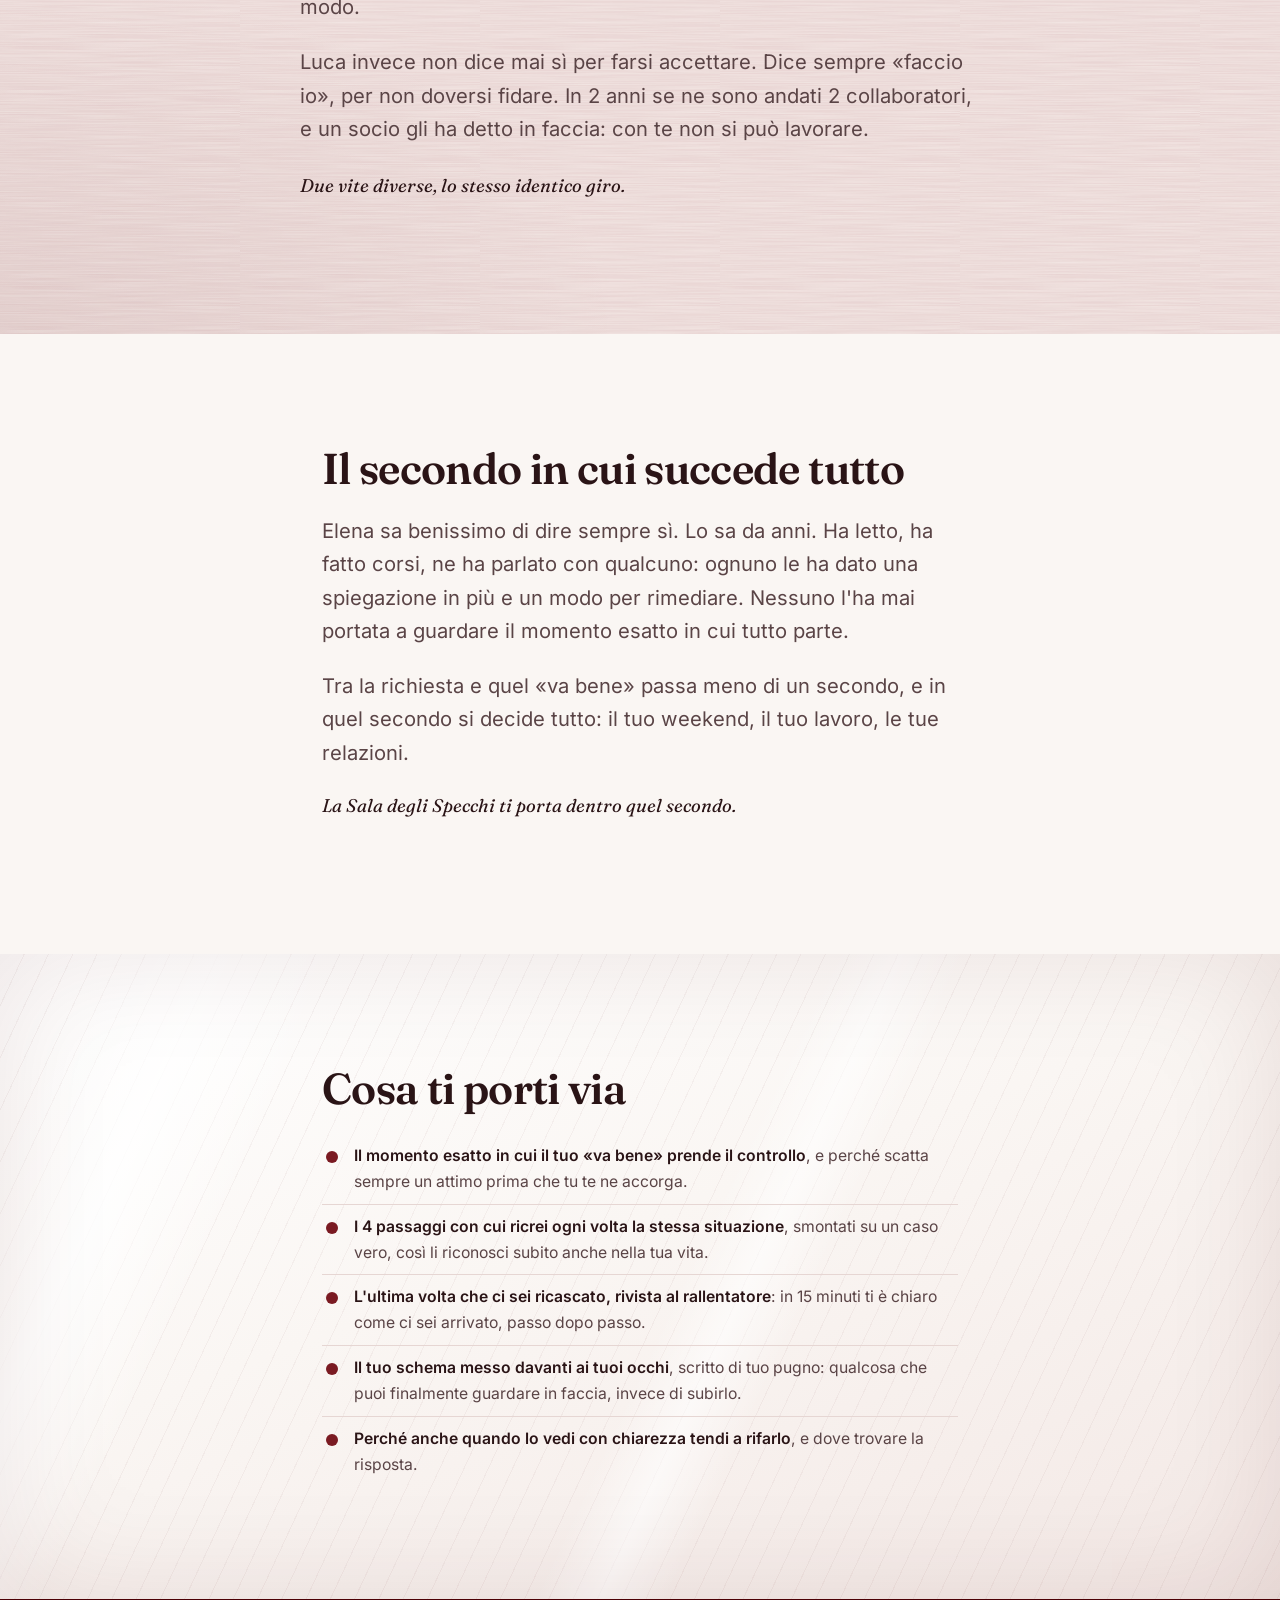
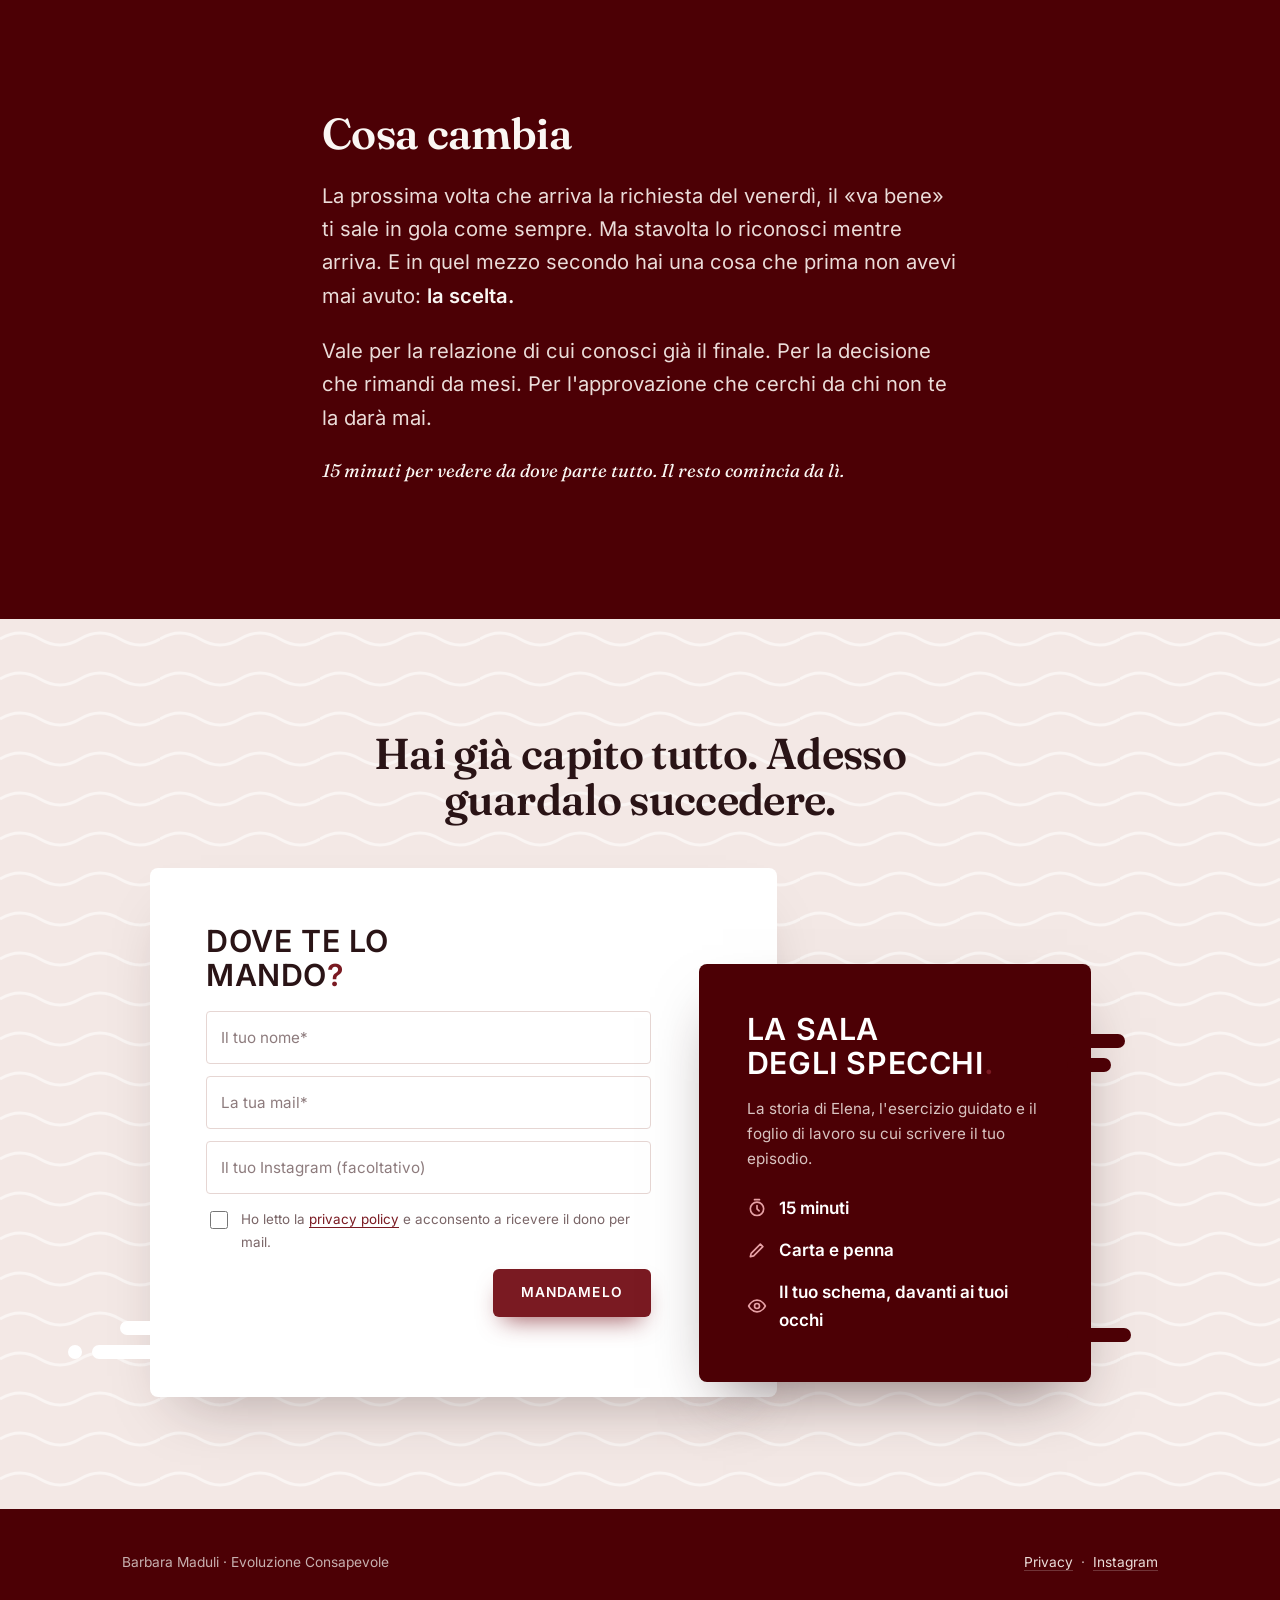
==== commit dfba7656: "Hero: cover alzata su desktop Co-Authored-By: Claude Opus 5.5 <noreply@anthropic.com> Claude-Session" ====
--- a/dono/index.html
+++ b/dono/index.html
@@ -121,7 +121,7 @@
 .hero-gain{color:var(--ink); font-weight:500; margin-bottom:1.6em}
 .hl{color:var(--accent); font-weight:700}
 .hero-visual{order:-1}
-@media (min-width:900px){ .hero-visual{order:0} }
+@media (min-width:900px){ .hero-visual{order:0; margin-top:-48px} }
 .cover-stage{position:relative; display:flex; justify-content:center; padding:10px 0 24px}
 .cover{
   position:relative; width:min(280px,66vw); aspect-ratio:2/3;
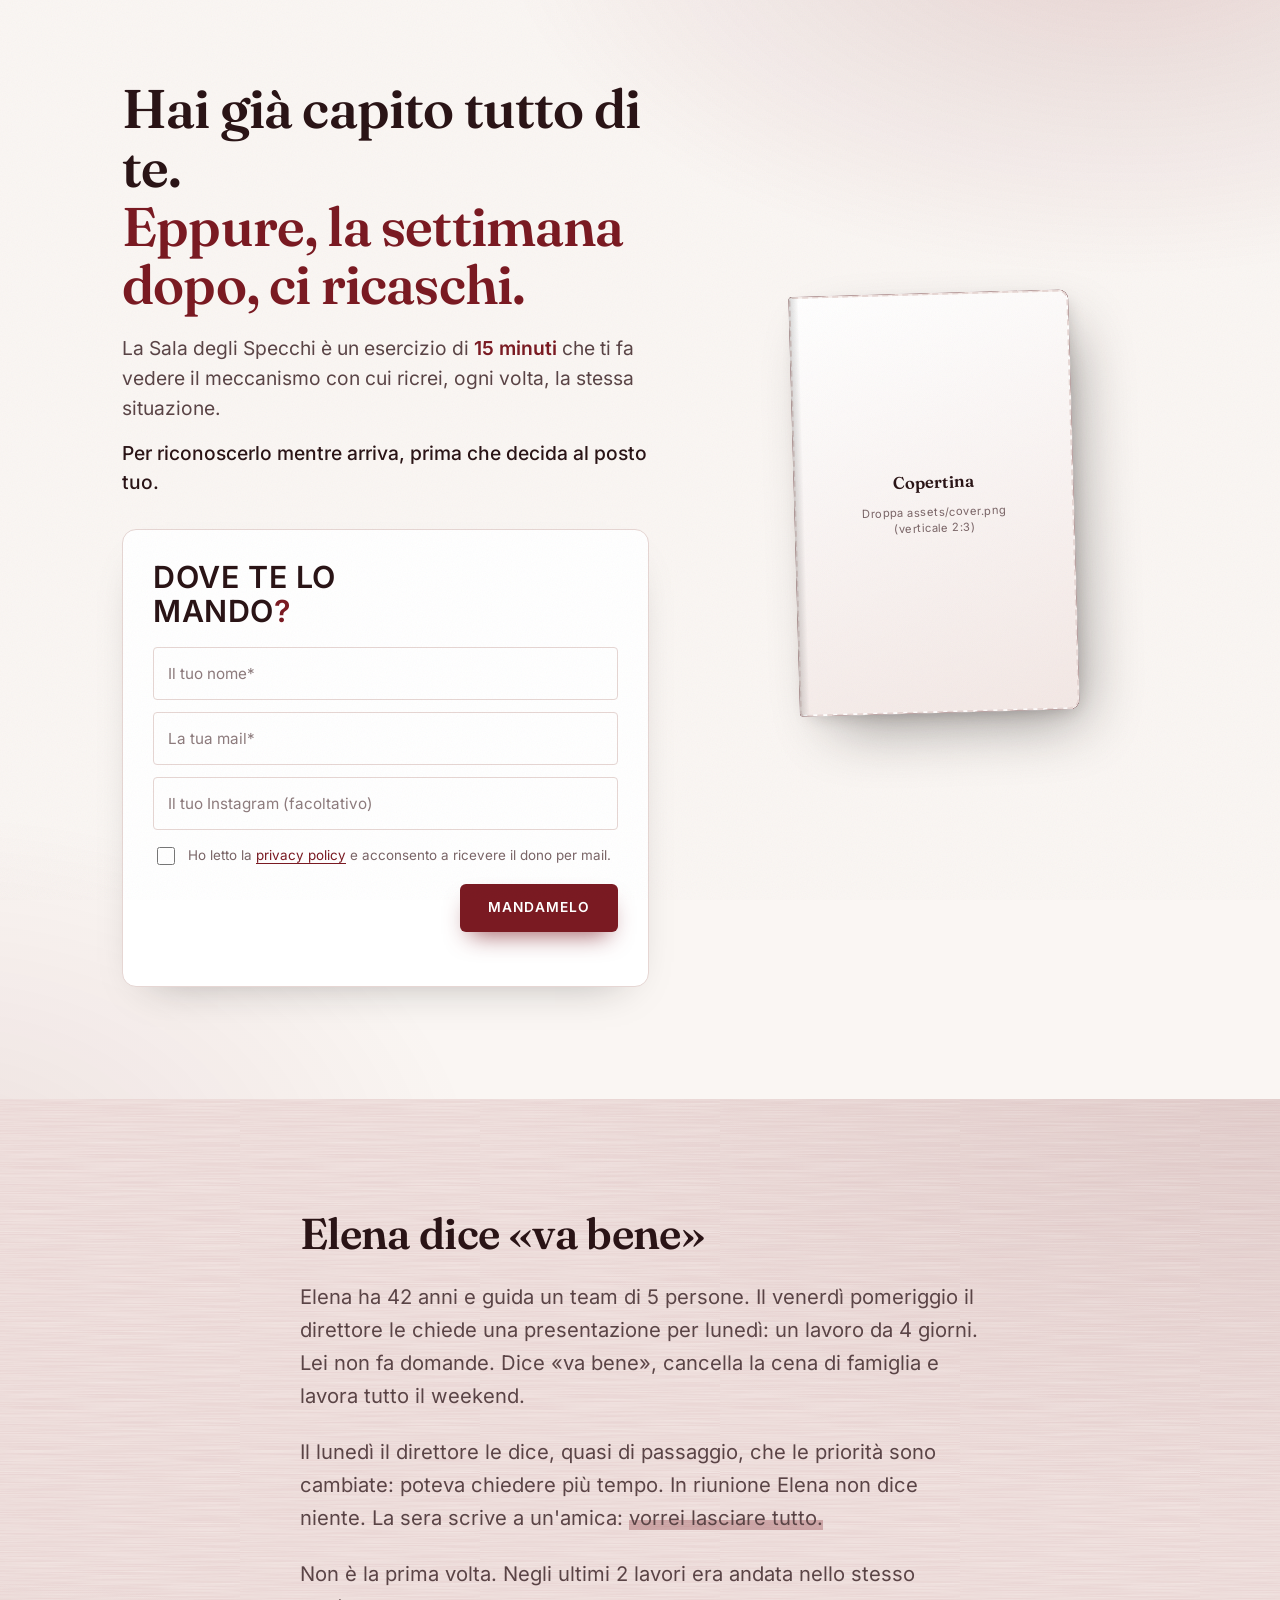
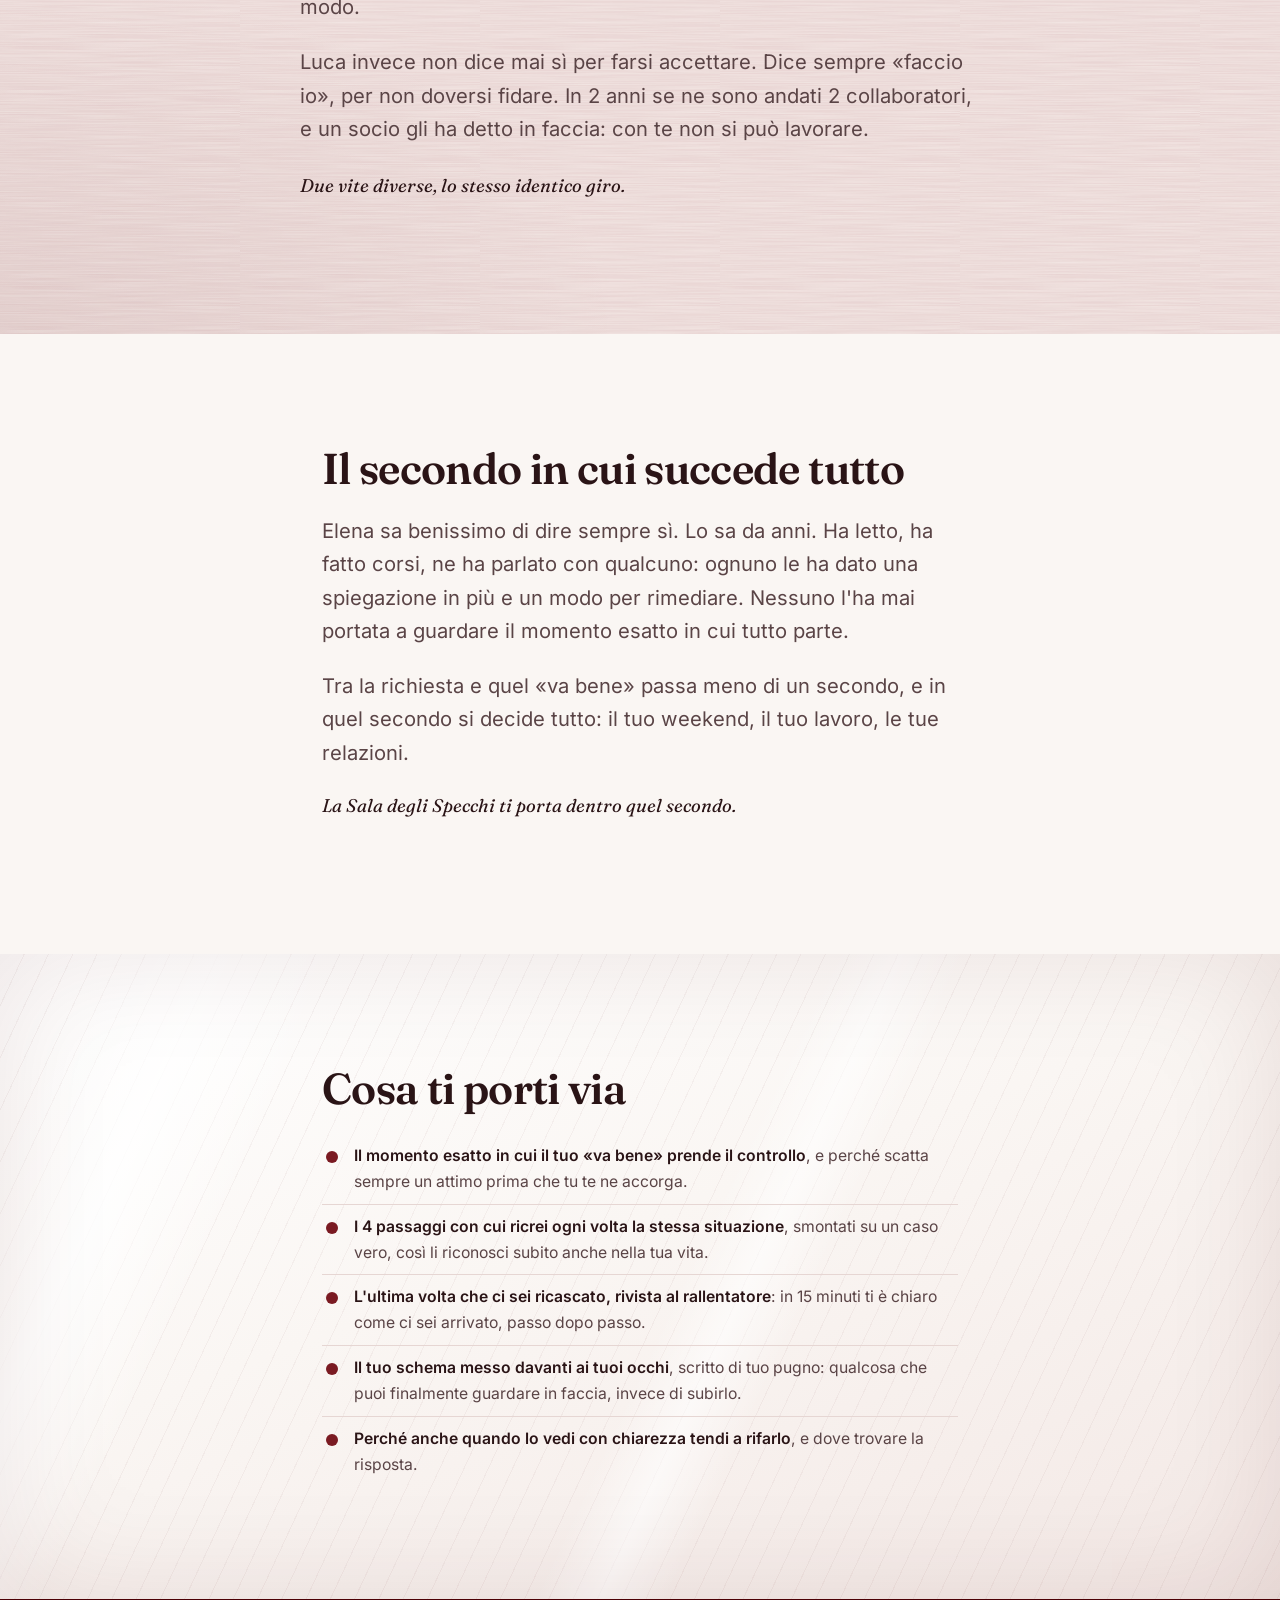
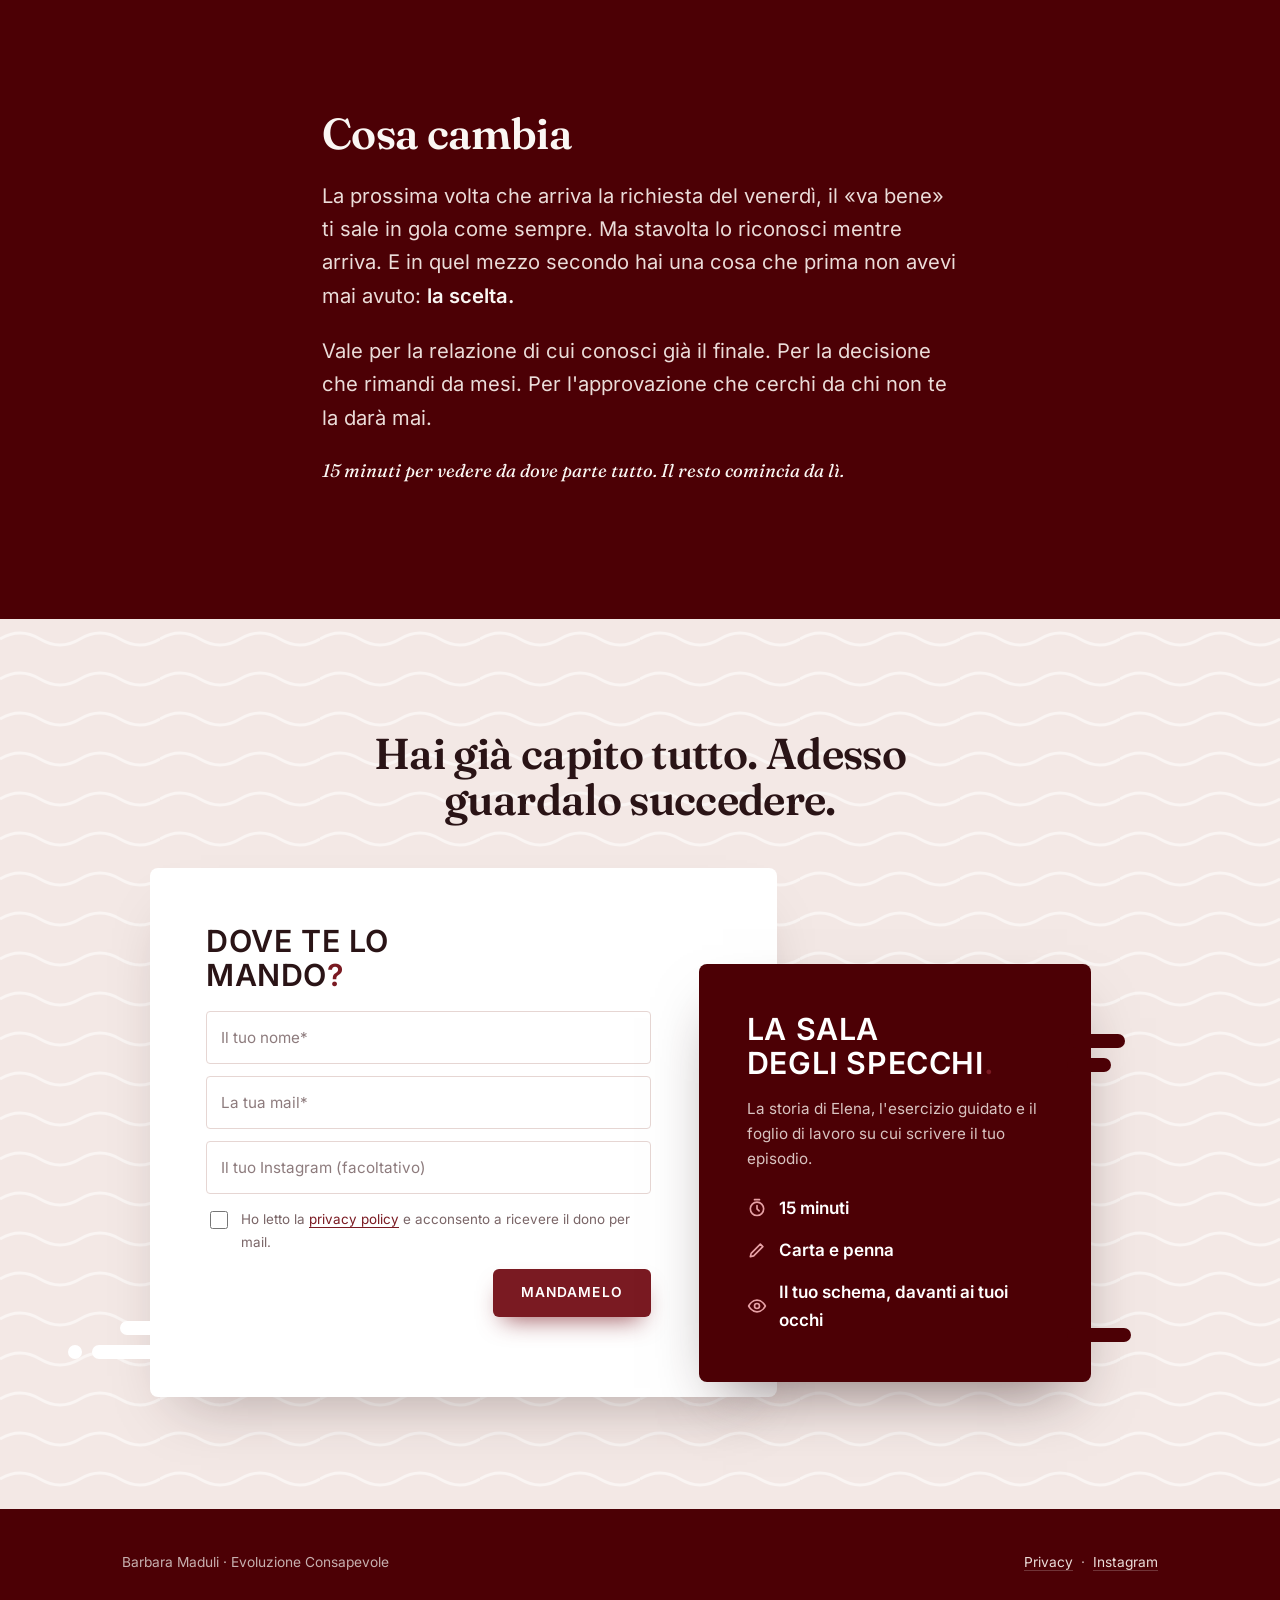
==== commit 1897166f: "Anteprima social og.png + meta Open Graph Co-Authored-By: Claude Opus 5.5 <noreply@anthropic.com> Cl" ====
--- a/dono/index.html
+++ b/dono/index.html
@@ -9,8 +9,14 @@
 <meta property="og:type" content="website">
 <meta property="og:title" content="La Sala degli Specchi">
 <meta property="og:description" content="Hai già capito tutto di te. Eppure, la settimana dopo, ci ricaschi.">
-<!-- SWAP: immagine di condivisione social 1200x630 -->
-<meta property="og:image" content="assets/og.png">
+<meta property="og:url" content="https://heartandmind.it/dono/">
+<meta property="og:locale" content="it_IT">
+<meta property="og:image" content="https://heartandmind.it/dono/assets/og.png">
+<meta property="og:image:width" content="1200">
+<meta property="og:image:height" content="630">
+<meta property="og:image:alt" content="La Sala degli Specchi: l'esercizio di 15 minuti per vedere lo schema che ripeti">
+<meta name="twitter:card" content="summary_large_image">
+<link rel="canonical" href="https://heartandmind.it/dono/">
 <link rel="icon" href="data:image/svg+xml,%3Csvg xmlns='http://www.w3.org/2000/svg' viewBox='0 0 32 32'%3E%3Crect width='32' height='32' rx='8' fill='%234c0005'/%3E%3Cpath d='M9 8h9a5 5 0 0 1 0 10H9z' fill='none' stroke='%23ffffff' stroke-width='2.4'/%3E%3Cpath d='M9 18h6l5 7' fill='none' stroke='%23ffffff' stroke-width='2.4'/%3E%3C/svg%3E">
 <link href="assets/fonts.css" rel="stylesheet">
 <style>
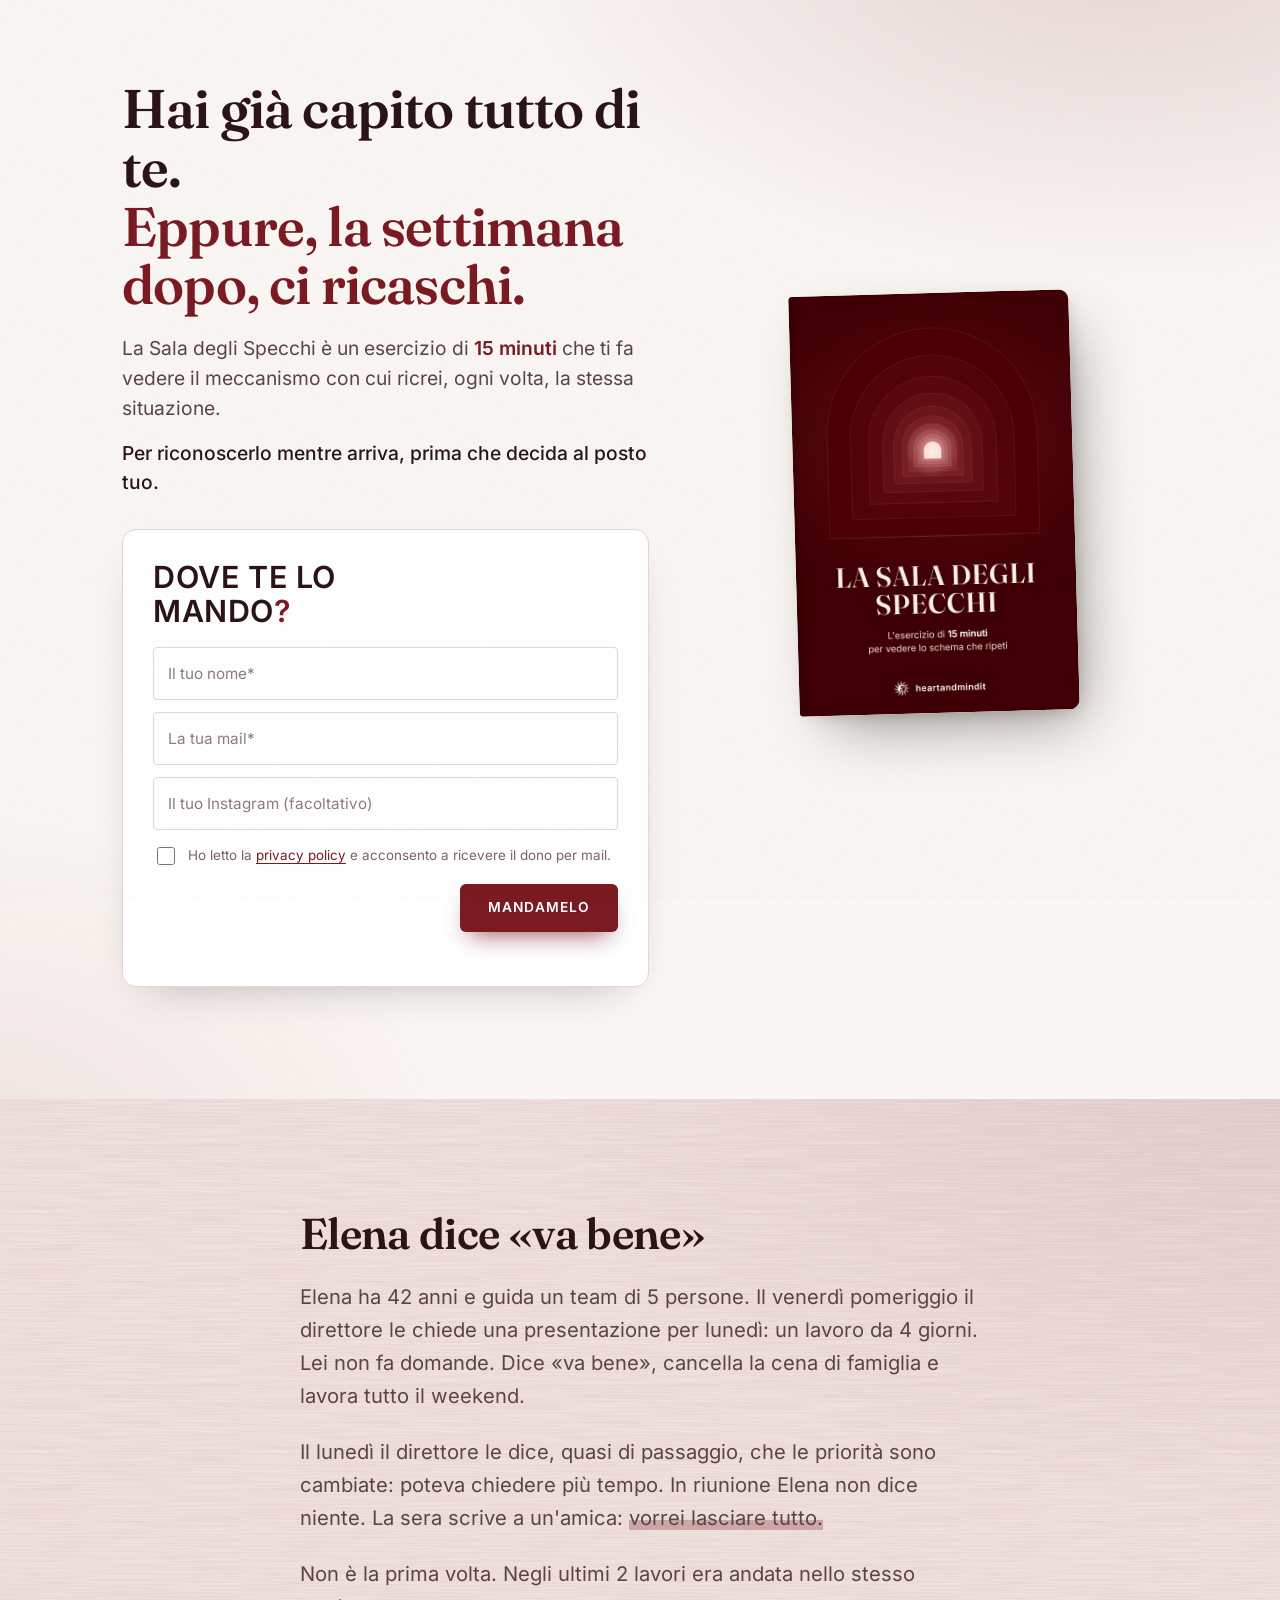
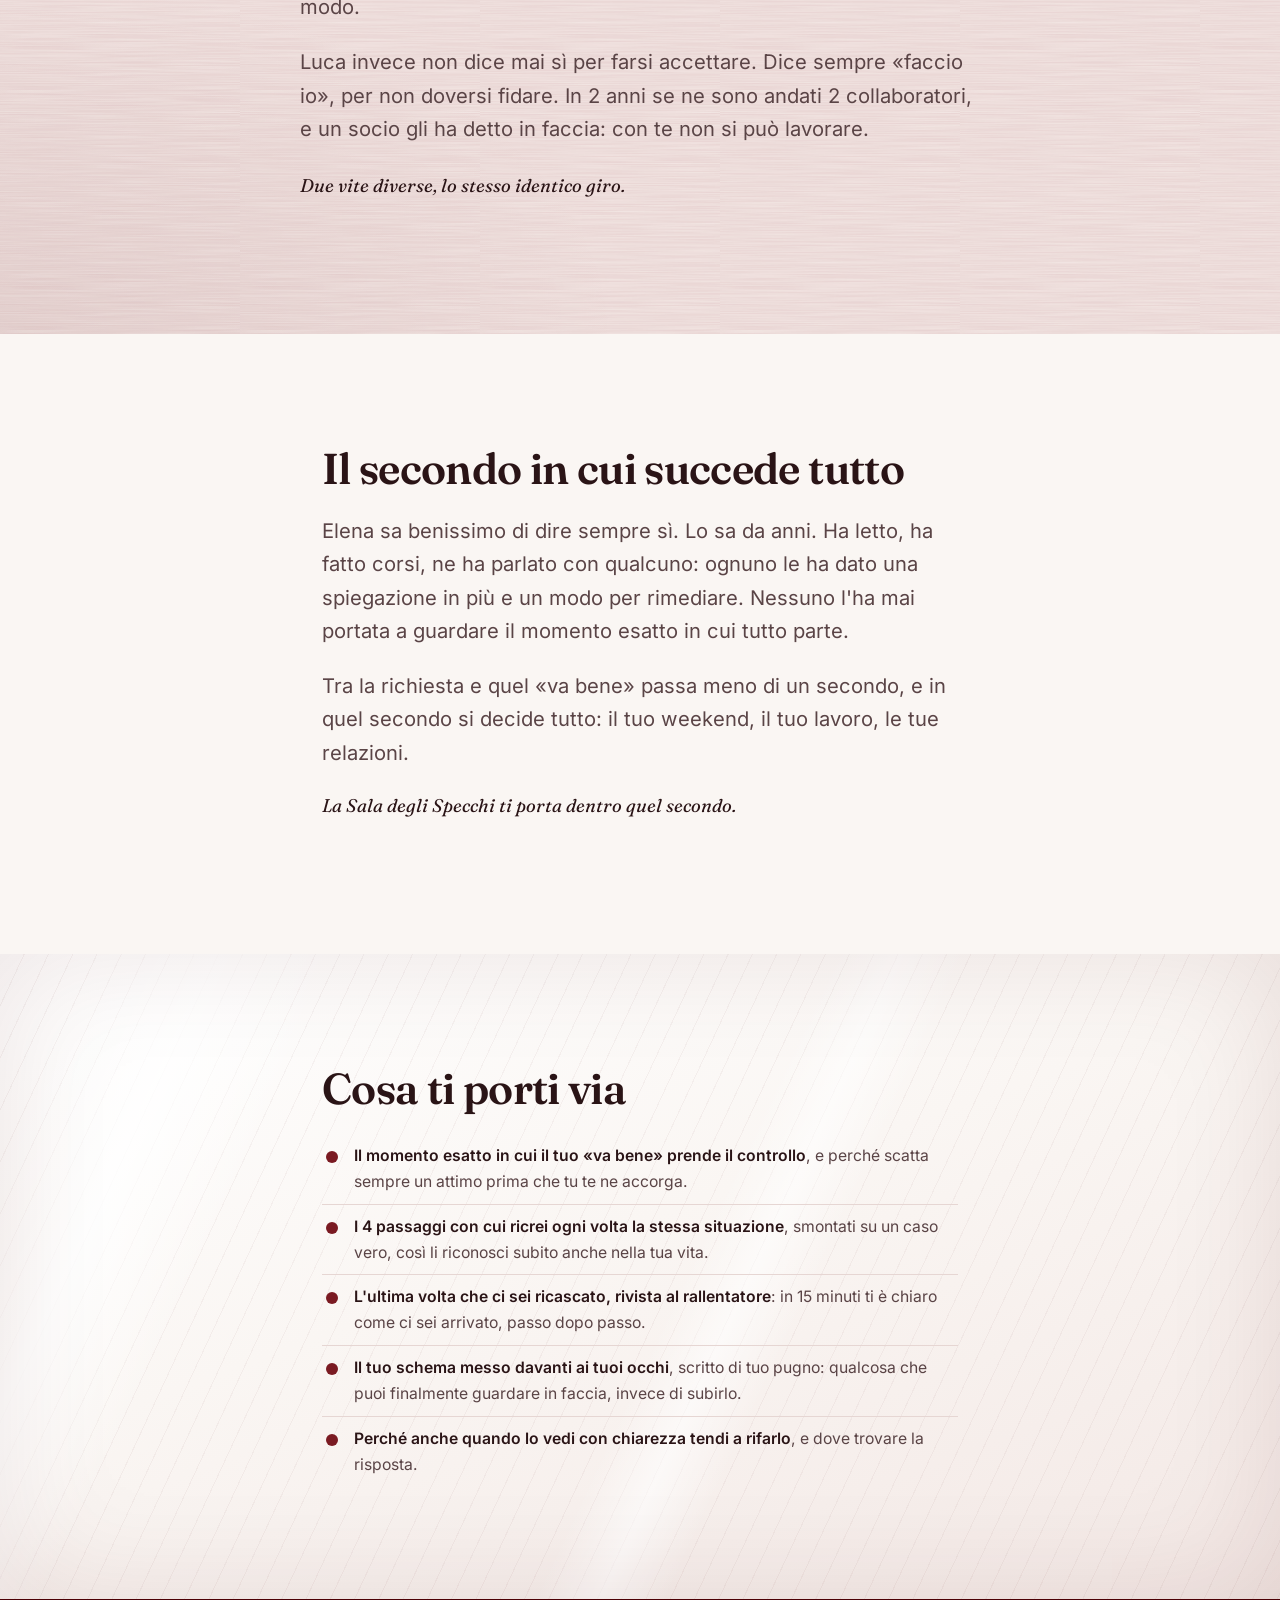
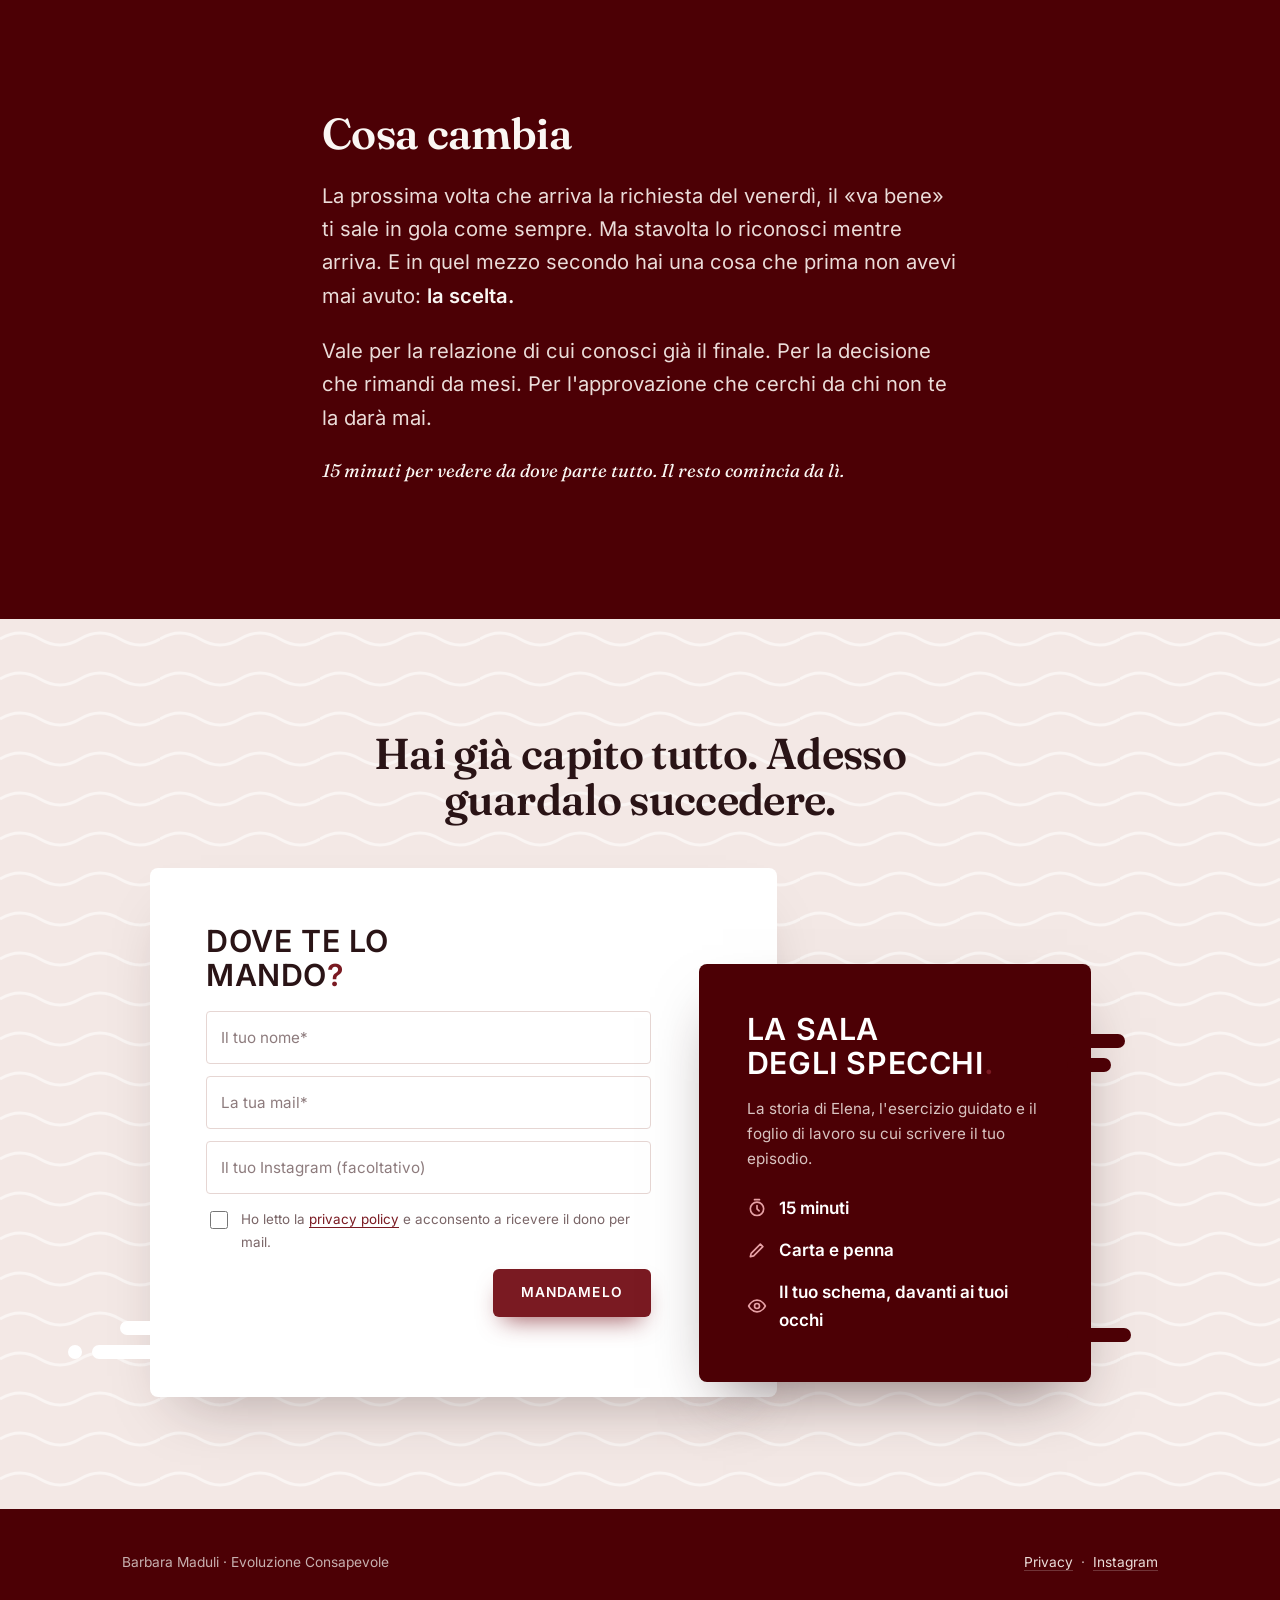
==== commit d9f29694: "Cover visibile (tolto segnaposto sovrapposto), testo box spam Co-Authored-By: Claude Opus 5.5 <norep" ====
--- a/dono/index.html
+++ b/dono/index.html
@@ -330,7 +330,7 @@
           <li>in Gmail, nelle schede <strong>Promozioni</strong>, <strong>Social</strong> o <strong>Aggiornamenti</strong></li>
           <li>cerca <strong>"Sala degli Specchi"</strong> nella barra di ricerca della posta</li>
         </ul>
-        <p style="margin:.6em 0 0">Se la trovi lì, segnala "non è spam": così le prossime arrivano dritte.</p>
+        <p style="margin:.6em 0 0">Se la trovi lì, segnala "non è spam".</p>
       </div>
       <p class="again">Hai sbagliato a scrivere la mail? <button type="button" class="redo">Correggila e rimandamela</button></p>
     </div>
@@ -353,7 +353,6 @@
       <div class="cover-stage">
         <div class="cover">
           <img src="assets/cover.png" alt="Copertina de La Sala degli Specchi" onerror="this.remove()">
-          <div class="ph"><b>Copertina</b><span>Droppa assets/cover.png (verticale 2:3)</span></div>
         </div>
       </div>
     </div>
